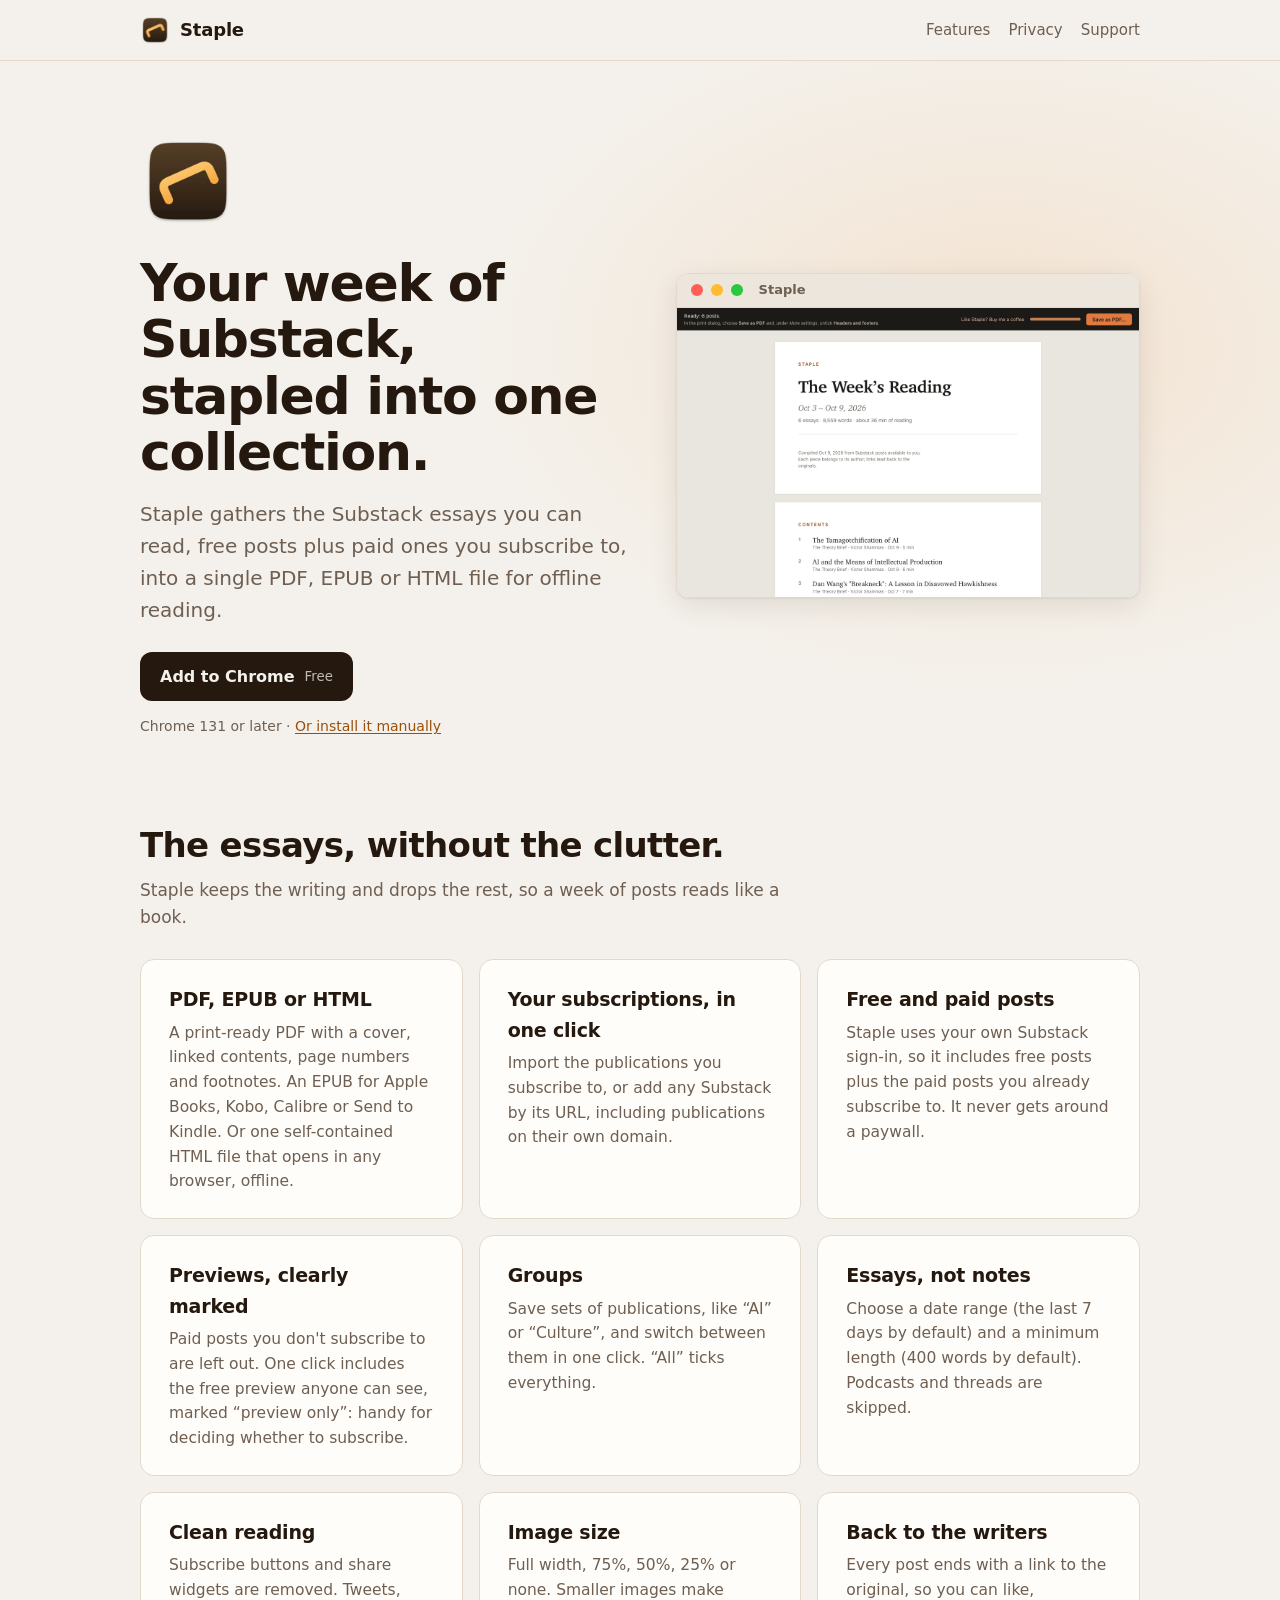
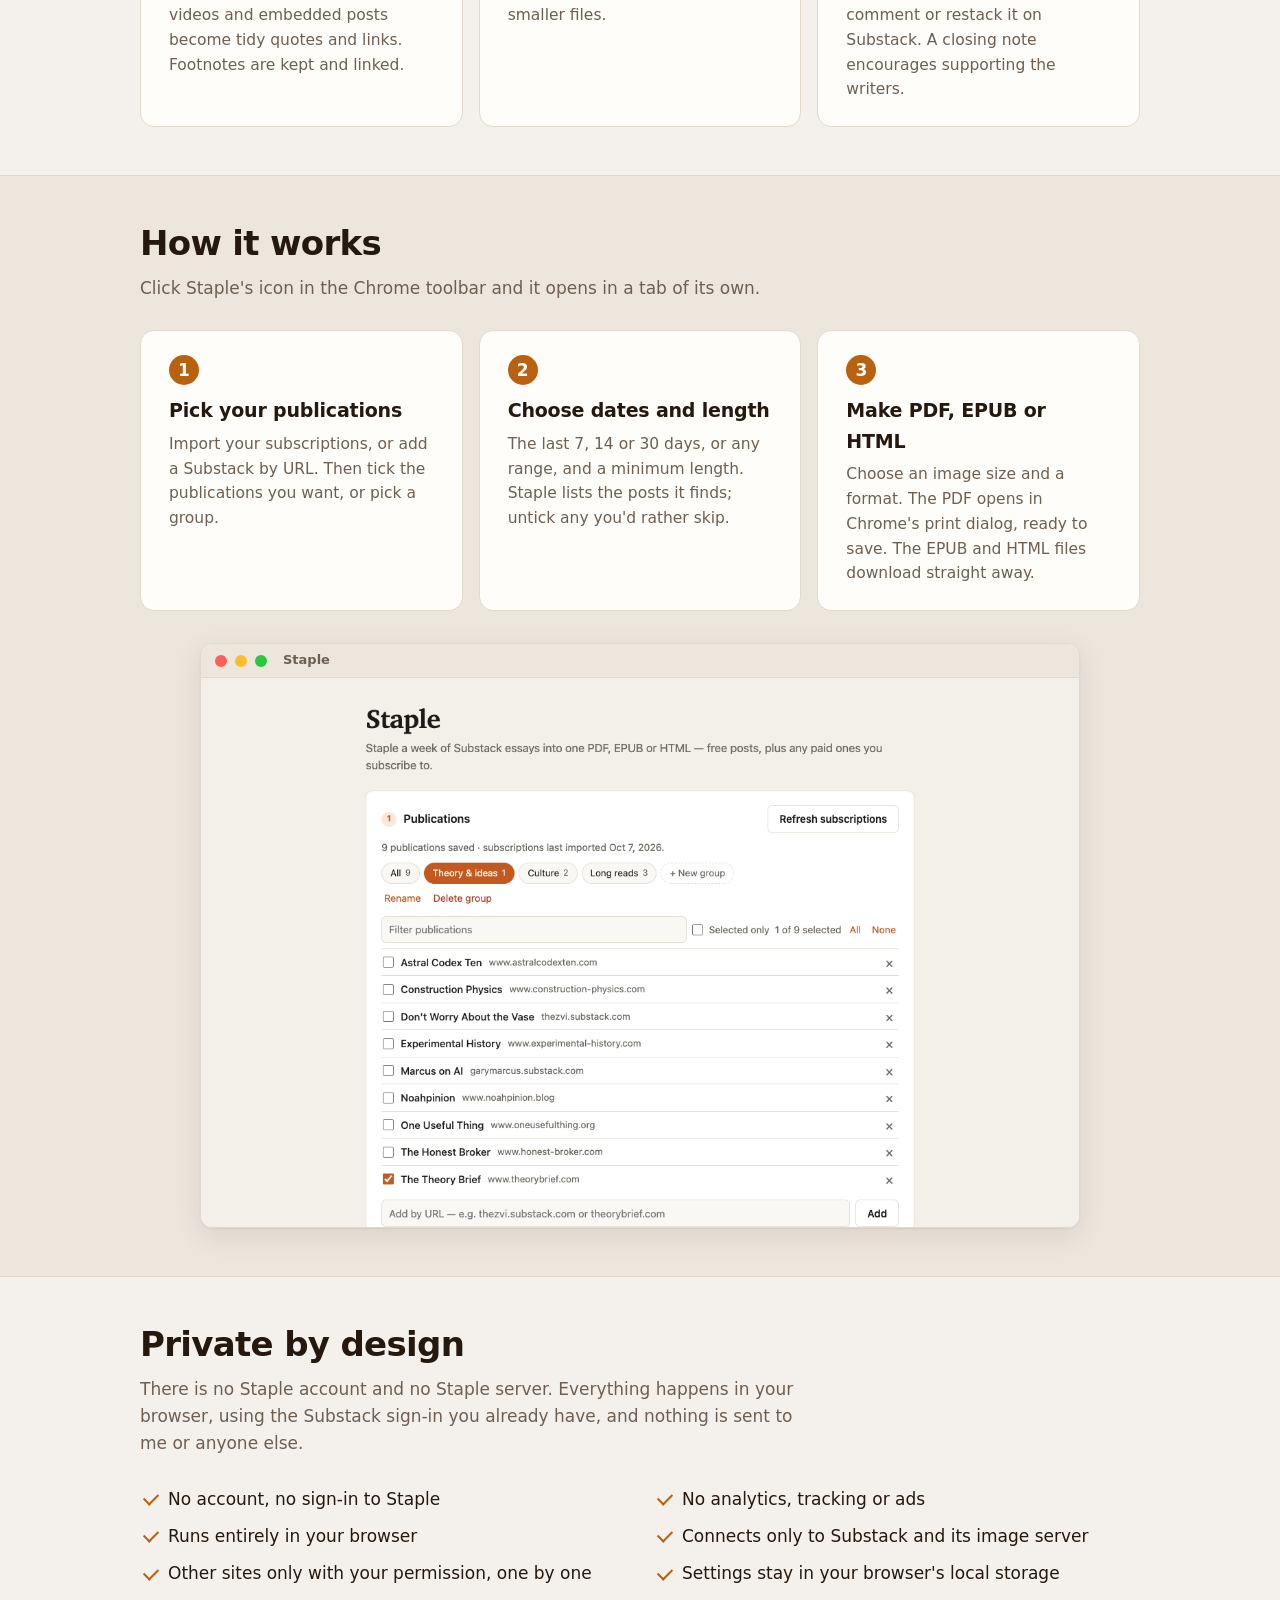
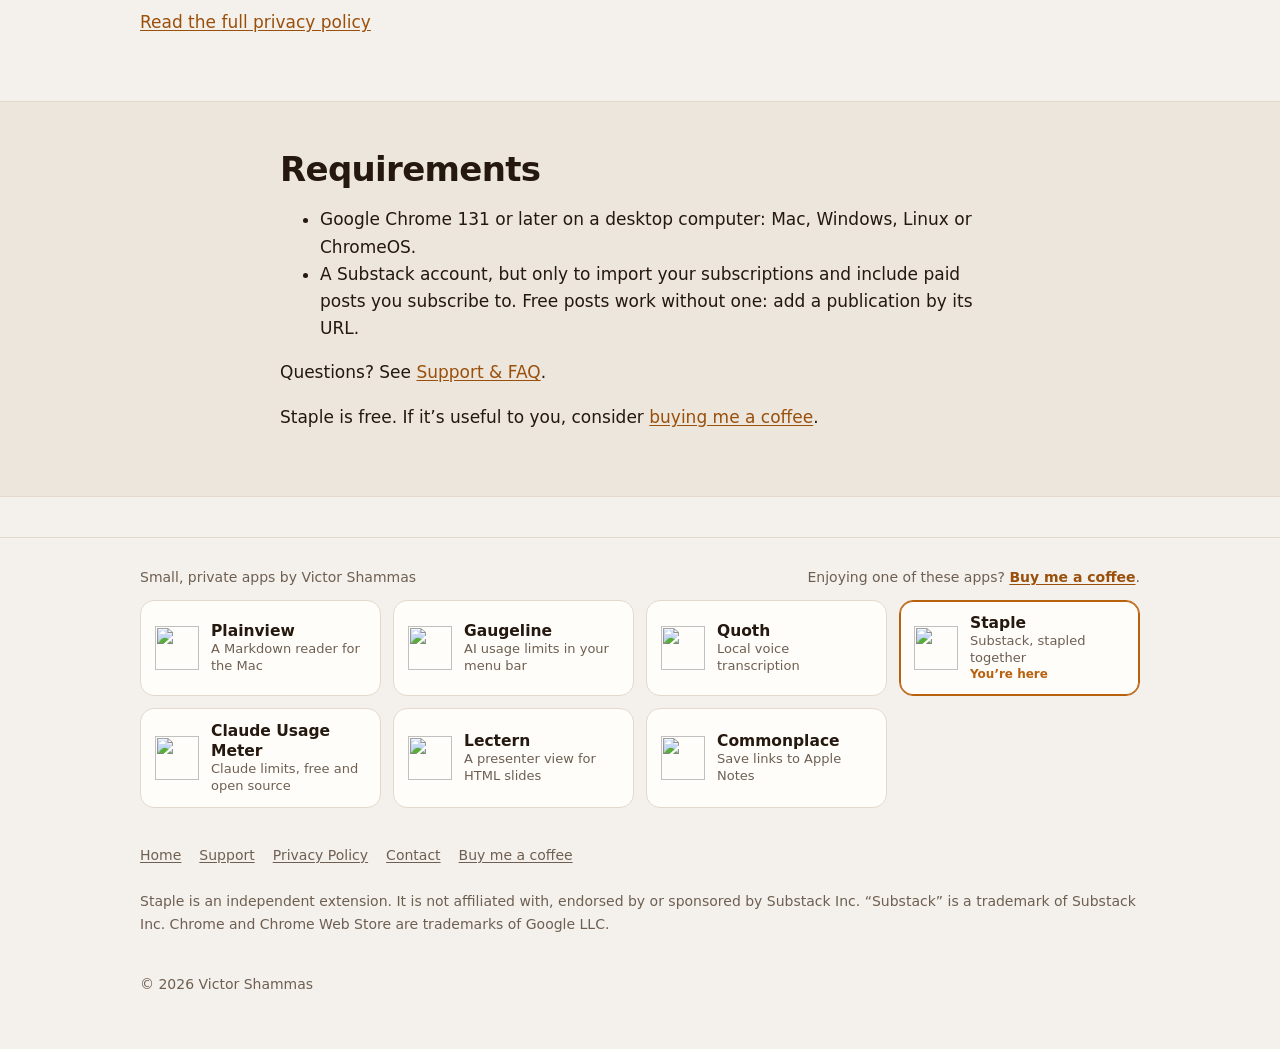
==== docs/index.html @ 4d4da761 "App bar: add Commonplace; four across, then three Adds a Commonplace tile (victorshammas.com/commonp" ====
<!doctype html>
<html lang="en">
<head>
<meta charset="utf-8">
<meta name="viewport" content="width=device-width, initial-scale=1">
<title>Staple: your week of Substack, stapled into one collection</title>
<meta name="description" content="Staple is a free Chrome extension that gathers the Substack essays you can read, free posts plus paid ones you subscribe to, into a single PDF, EPUB or HTML file for offline reading. No account, no server, no tracking.">
<meta name="color-scheme" content="light dark">
<meta property="og:title" content="Staple">
<meta property="og:description" content="Your week of Substack, stapled into one collection: a PDF, EPUB or HTML file for offline reading. Free, and private by design.">
<meta property="og:image" content="https://victorshammas.com/staple/icon.png">
<link rel="icon" type="image/png" href="favicon.png">
<link rel="apple-touch-icon" href="apple-touch-icon.png">
<link rel="stylesheet" href="style.css">
</head>
<body>
<header class="site-header">
  <div class="wrap">
    <a class="brand" href="./"><img src="icon.png" alt="" width="30" height="30">Staple</a>
    <nav class="nav" aria-label="Main">
      <a href="#features" class="hide-sm">Features</a>
      <a href="#privacy" class="hide-sm">Privacy</a>
      <a href="support.html">Support</a>
    </nav>
  </div>
</header>

<main>
  <section class="hero">
    <div class="wrap">
      <div>
        <img class="hero-icon" src="icon.png" alt="Staple extension icon" width="96" height="96">
        <h1>Your week of Substack, stapled into one collection.</h1>
        <p class="lede">Staple gathers the Substack essays you can read, free posts plus paid ones you subscribe to, into a single PDF, EPUB or HTML file for offline reading.</p>
        <div class="cta-row">
          <a class="btn" href="https://chromewebstore.google.com/detail/staple/hakeoeghnpkdejinkkbopcmonhigpmdf">Add to Chrome <small>Free</small></a>
          <span class="fineprint">Chrome 131 or later · <a href="support.html#manual-install">Or install it manually</a></span>
        </div>
      </div>

      <figure class="shot">
        <div class="win-bar" aria-hidden="true"><i></i><i></i><i></i>Staple</div>
        <img src="images/book.png" alt="A book made by Staple: the cover reads “The Week’s Reading, Oct 3 – Oct 9, 2026”, followed by a contents page listing three essays" width="1280" height="800">
      </figure>
    </div>
  </section>

  <section id="features">
    <div class="wrap">
      <h2>The essays, without the clutter.</h2>
      <p class="section-lede">Staple keeps the writing and drops the rest, so a week of posts reads like a book.</p>
      <div class="grid">
        <div class="card"><h3>PDF, EPUB or HTML</h3><p>A print-ready PDF with a cover, linked contents, page numbers and footnotes. An EPUB for Apple Books, Kobo, Calibre or Send to Kindle. Or one self-contained HTML file that opens in any browser, offline.</p></div>
        <div class="card"><h3>Your subscriptions, in one click</h3><p>Import the publications you subscribe to, or add any Substack by its URL, including publications on their own domain.</p></div>
        <div class="card"><h3>Free and paid posts</h3><p>Staple uses your own Substack sign-in, so it includes free posts plus the paid posts you already subscribe to. It never gets around a paywall.</p></div>
        <div class="card"><h3>Previews, clearly marked</h3><p>Paid posts you don't subscribe to are left out. One click includes the free preview anyone can see, marked “preview only”: handy for deciding whether to subscribe.</p></div>
        <div class="card"><h3>Groups</h3><p>Save sets of publications, like “AI” or “Culture”, and switch between them in one click. “All” ticks everything.</p></div>
        <div class="card"><h3>Essays, not notes</h3><p>Choose a date range (the last 7 days by default) and a minimum length (400 words by default). Podcasts and threads are skipped.</p></div>
        <div class="card"><h3>Clean reading</h3><p>Subscribe buttons and share widgets are removed. Tweets, videos and embedded posts become tidy quotes and links. Footnotes are kept and linked.</p></div>
        <div class="card"><h3>Image size</h3><p>Full width, 75%, 50%, 25% or none. Smaller images make smaller files.</p></div>
        <div class="card"><h3>Back to the writers</h3><p>Every post ends with a link to the original, so you can like, comment or restack it on Substack. A closing note encourages supporting the writers.</p></div>
      </div>
    </div>
  </section>

  <section class="band" id="how">
    <div class="wrap">
      <h2>How it works</h2>
      <p class="section-lede">Click Staple's icon in the Chrome toolbar and it opens in a tab of its own.</p>
      <div class="steps">
        <div class="card"><h3>Pick your publications</h3><p>Import your subscriptions, or add a Substack by URL. Then tick the publications you want, or pick a group.</p></div>
        <div class="card"><h3>Choose dates and length</h3><p>The last 7, 14 or 30 days, or any range, and a minimum length. Staple lists the posts it finds; untick any you'd rather skip.</p></div>
        <div class="card"><h3>Make PDF, EPUB or HTML</h3><p>Choose an image size and a format. The PDF opens in Chrome's print dialog, ready to save. The EPUB and HTML files download straight away.</p></div>
      </div>
      <figure class="shot shot-wide">
        <div class="win-bar" aria-hidden="true"><i></i><i></i><i></i>Staple</div>
        <img src="images/app.png" alt="Staple's Publications step: groups named All, AI &amp; economics, Culture and Long reads above a list of Substack publications with checkboxes, and a field to add one by URL" width="1280" height="800" loading="lazy">
      </figure>
    </div>
  </section>

  <section id="privacy">
    <div class="wrap">
      <h2>Private by design</h2>
      <p class="section-lede">There is no Staple account and no Staple server. Everything happens in your browser, using the Substack sign-in you already have, and nothing is sent to me or anyone else.</p>
      <ul class="checks">
        <li>No account, no sign-in to Staple</li>
        <li>No analytics, tracking or ads</li>
        <li>Runs entirely in your browser</li>
        <li>Connects only to Substack and its image server</li>
        <li>Other sites only with your permission, one by one</li>
        <li>Settings stay in your browser's local storage</li>
      </ul>
      <p style="margin-top:22px"><a href="privacy.html">Read the full privacy policy</a></p>
    </div>
  </section>

  <section class="band">
    <div class="wrap narrow">
      <h2>Requirements</h2>
      <ul>
        <li>Google Chrome 131 or later on a desktop computer: Mac, Windows, Linux or ChromeOS.</li>
        <li>A Substack account, but only to import your subscriptions and include paid posts you subscribe to. Free posts work without one: add a publication by its URL.</li>
      </ul>
      <p>Questions? See <a href="support.html">Support &amp; FAQ</a>.</p>
      <p>Staple is free. If it’s useful to you, consider <a href="https://buymeacoffee.com/victorshammas">buying me a coffee</a>.</p>
    </div>
  </section>
</main>

<section class="app-bar" aria-label="Apps by Victor Shammas">
  <div class="wrap">
    <div class="app-bar-head">
      <p class="app-bar-title"><a href="https://victorshammas.com/apps/">Small, private apps by Victor Shammas</a></p>
      <p class="app-bar-coffee">Enjoying one of these apps? <a href="https://buymeacoffee.com/victorshammas">Buy me a coffee</a>.</p>
    </div>
    <div class="app-tiles">
      <a class="app-tile" href="https://victorshammas.com/plainview/"><img src="https://victorshammas.com/plainview/icon.png" alt="" width="44" height="44"><span><strong>Plainview</strong><small>A Markdown reader for the Mac</small></span></a>
      <a class="app-tile" href="https://victorshammas.com/gaugeline/"><img src="https://victorshammas.com/gaugeline/icon.png" alt="" width="44" height="44"><span><strong>Gaugeline</strong><small>AI usage limits in your menu bar</small></span></a>
      <a class="app-tile" href="https://victorshammas.com/quoth/"><img src="https://victorshammas.com/quoth/icon.png" alt="" width="44" height="44"><span><strong>Quoth</strong><small>Local voice transcription</small></span></a>
      <a class="app-tile current" aria-current="page" href="https://victorshammas.com/staple/"><img src="https://victorshammas.com/staple/icon.png" alt="" width="44" height="44"><span><strong>Staple</strong><small>Substack, stapled together</small><em>You’re here</em></span></a>
      <a class="app-tile" href="https://victorshammas.com/claude-usage-meter/"><img src="https://victorshammas.com/claude-usage-meter/icon.png" alt="" width="44" height="44"><span><strong>Claude Usage Meter</strong><small>Claude limits, free and open source</small></span></a>
      <a class="app-tile" href="https://victorshammas.com/lectern/"><img src="https://victorshammas.com/lectern/icon.png" alt="" width="44" height="44"><span><strong>Lectern</strong><small>A presenter view for HTML slides</small></span></a>
      <a class="app-tile" href="https://victorshammas.com/commonplace/"><img src="https://victorshammas.com/commonplace/icon.png" alt="" width="44" height="44"><span><strong>Commonplace</strong><small>Save links to Apple Notes</small></span></a>
    </div>
  </div>
</section>

<footer>
  <div class="wrap">
    <nav aria-label="Footer"><a href="./">Home</a><a href="support.html">Support</a><a href="privacy.html">Privacy Policy</a><a href="mailto:contact+staple@victorshammas.com">Contact</a><a href="https://buymeacoffee.com/victorshammas">Buy me a coffee</a></nav>
    <p>Staple is an independent extension. It is not affiliated with, endorsed by or sponsored by Substack Inc. “Substack” is a trademark of Substack Inc. Chrome and Chrome Web Store are trademarks of Google LLC.</p>
    <p>© 2026 Victor Shammas</p>
  </div>
</footer>
</body>
</html>
---- docs/style.css ----
/* Staple site: one stylesheet, no external fonts, scripts or trackers.
   Shared with Plainview, Gaugeline and Quoth (victorshammas.com); only the hero figure and the four-tile app bar differ. */
:root {
  /* Brand palette, matching the extension icon: espresso (#553E27 → #261B10), amber (#FFD27E → #F39C2F). Same as Gaugeline's. */
  --bg: #f4f1ec;
  --surface: #fffdf9;
  --surface-2: #ece6dd;
  --text: #24180f;
  --muted: #6e5f52;
  --line: #e2d9cc;
  --accent: #b8610f;
  --accent-ink: #ffffff;
  --link: #9a4f0b;
  --glow: rgba(238, 138, 37, .14);
  --ok: #3fa66b;
  --warn: #e8a33a;
  --bad: #e0563a;
  --track: #e7dfd3;
  --code-bg: #ede6dc;
  --shadow: 0 1px 2px rgba(36, 24, 15, .06), 0 8px 28px rgba(36, 24, 15, .09);
  --radius: 14px;
  color-scheme: light dark;
}
@media (prefers-color-scheme: dark) {
  :root {
    --bg: #1c140e;
    --surface: #2a1f16;
    --surface-2: #241a12;
    --text: #f6ebdd;
    --muted: #bca892;
    --line: #46321f;
    --accent: #ffb457;
    --accent-ink: #1c140e;
    --link: #ffc56a;
    --glow: rgba(255, 197, 106, .12);
    --track: #46321f;
    --code-bg: #33261b;
    --shadow: 0 1px 2px rgba(0, 0, 0, .35), 0 10px 30px rgba(0, 0, 0, .4);
  }
}

* { box-sizing: border-box; }
html { -webkit-text-size-adjust: 100%; }
body {
  margin: 0;
  background: var(--bg);
  color: var(--text);
  font: 17px/1.6 -apple-system, BlinkMacSystemFont, "SF Pro Text", "Segoe UI", system-ui, sans-serif;
  -webkit-font-smoothing: antialiased;
}
a { color: var(--link); text-underline-offset: 2px; }
a:hover { text-decoration-thickness: 2px; }
img { max-width: 100%; height: auto; }
code, kbd {
  font: .9em/1.4 ui-monospace, "SF Mono", Menlo, monospace;
  background: var(--code-bg);
  border-radius: 6px;
  padding: .12em .4em;
  overflow-wrap: anywhere;
}
pre {
  background: var(--code-bg);
  border-radius: 10px;
  padding: 14px 16px;
  overflow-x: auto;
  font: 14px/1.5 ui-monospace, "SF Mono", Menlo, monospace;
}
pre code { background: none; padding: 0; }

.wrap { max-width: 1040px; margin: 0 auto; padding: 0 20px; }
.narrow { max-width: 760px; }

/* Header */
.site-header { border-bottom: 1px solid var(--line); background: color-mix(in srgb, var(--bg) 88%, transparent); position: sticky; top: 0; backdrop-filter: saturate(160%) blur(12px); -webkit-backdrop-filter: saturate(160%) blur(12px); z-index: 10; }
.site-header .wrap { display: flex; align-items: center; justify-content: space-between; gap: 16px; height: 60px; }
.brand { display: flex; align-items: center; gap: 10px; font-weight: 700; font-size: 18px; color: var(--text); text-decoration: none; letter-spacing: -.01em; }
.brand img { width: 30px; height: 30px; }
.nav { display: flex; gap: 18px; font-size: 15px; }
.nav a { color: var(--muted); text-decoration: none; }
.nav a:hover, .nav a[aria-current="page"] { color: var(--text); }

/* Hero */
.hero { padding: 72px 0 40px; background: radial-gradient(60% 70% at 78% 40%, var(--glow), transparent 70%); }
.hero .wrap { display: grid; grid-template-columns: 1.05fr 1fr; gap: 48px; align-items: center; }
.hero-icon { width: 96px; height: 96px; margin-bottom: 18px; }
h1 { font-size: clamp(34px, 5vw, 52px); line-height: 1.08; letter-spacing: -.025em; margin: 0 0 18px; }
.lede { font-size: 20px; color: var(--muted); margin: 0 0 26px; max-width: 34em; }
.cta-row { display: flex; flex-wrap: wrap; align-items: center; gap: 14px 18px; }
.btn {
  display: inline-flex; align-items: center; gap: 10px;
  background: var(--text); color: var(--bg);
  padding: 12px 20px; border-radius: 12px;
  font-weight: 600; text-decoration: none; font-size: 16px;
}
.btn:hover { opacity: .9; }
.btn small { font-weight: 500; opacity: .75; }
.fineprint { color: var(--muted); font-size: 14px; }

/* Screenshot frame: a real 1280×800 screenshot in a plain window. */
.shot { margin: 0; background: var(--surface); border: 1px solid var(--line); border-radius: 12px; box-shadow: var(--shadow); overflow: hidden; }
.win-bar { display: flex; align-items: center; gap: 8px; height: 34px; padding: 0 14px; border-bottom: 1px solid var(--line); background: var(--surface-2); font-size: 13px; font-weight: 600; color: var(--muted); }
.win-bar i { width: 12px; height: 12px; border-radius: 50%; background: #ff5f57; }
.win-bar i:nth-child(2) { background: #febc2e; } .win-bar i:nth-child(3) { background: #28c840; margin-right: 8px; }
.shot img { display: block; width: 100%; height: auto; }
.shot-wide { max-width: 880px; margin: 32px auto 0; }

/* Sections */
section { padding: 48px 0; }
h2 { font-size: clamp(26px, 3.4vw, 34px); letter-spacing: -.02em; line-height: 1.15; margin: 0 0 12px; }
h3 { font-size: 19px; margin: 0 0 6px; letter-spacing: -.01em; }
.section-lede { color: var(--muted); margin: 0 0 28px; max-width: 40em; }
.grid { display: grid; grid-template-columns: repeat(3, 1fr); gap: 16px; }
.card { background: var(--surface); border: 1px solid var(--line); border-radius: var(--radius); padding: 24px 28px; }
.card p { margin: 0; color: var(--muted); font-size: 15.5px; }
.steps { counter-reset: s; display: grid; grid-template-columns: repeat(3, 1fr); gap: 16px; }
.steps .card::before { counter-increment: s; content: counter(s); display: inline-grid; place-items: center; width: 30px; height: 30px; border-radius: 50%; background: var(--accent); color: var(--accent-ink); font-weight: 700; margin-bottom: 10px; }
.band { background: var(--surface-2); border-block: 1px solid var(--line); }
.checks { list-style: none; padding: 0; margin: 0; display: grid; grid-template-columns: 1fr 1fr; gap: 10px 28px; }
.checks li { padding-left: 28px; position: relative; }
.checks li::before { content: ""; position: absolute; left: 4px; top: .45em; width: 12px; height: 7px; border-left: 2.5px solid var(--accent); border-bottom: 2.5px solid var(--accent); transform: rotate(-45deg); }

/* Docs pages */
.doc { padding: 48px 0 24px; }
.doc h1 { font-size: clamp(30px, 4.4vw, 42px); }
.doc h2 { font-size: 24px; margin-top: 40px; }
.doc h3 { margin-top: 26px; }
.doc p, .doc li { color: var(--text); }
.doc .meta-line { color: var(--muted); margin-top: -6px; }
.tldr { background: var(--surface); border: 1px solid var(--line); border-left: 4px solid var(--accent); border-radius: 10px; padding: 18px 28px; margin: 24px 0; }
.tldr ul { margin: 8px 0 0; padding-left: 20px; }
table { width: 100%; border-collapse: collapse; margin: 16px 0; font-size: 15.5px; display: block; overflow-x: auto; }
th, td { text-align: left; vertical-align: top; padding: 10px 12px; border-bottom: 1px solid var(--line); }
th { color: var(--muted); font-weight: 600; font-size: 14px; }
details { background: var(--surface); border: 1px solid var(--line); border-radius: 12px; padding: 6px 28px; margin: 12px 0; }
details[open] { padding-bottom: 18px; }
summary { cursor: pointer; font-weight: 600; padding: 14px 0; list-style-position: inside; }
summary::-webkit-details-marker { margin-right: 6px; }
details > :not(summary) { margin-left: 0; margin-right: 0; }
summary::marker { color: var(--muted); }
.toc { display: flex; flex-wrap: wrap; gap: 8px; margin: 18px 0 8px; padding: 0; list-style: none; }
.toc a { display: inline-block; padding: 6px 12px; border: 1px solid var(--line); border-radius: 999px; text-decoration: none; color: var(--text); font-size: 14.5px; background: var(--surface); }

/* Footer */
footer { border-top: 1px solid var(--line); margin-top: 40px; padding: 28px 0 40px; color: var(--muted); font-size: 14px; }
footer .wrap { display: grid; gap: 10px; }
footer nav { display: flex; flex-wrap: wrap; gap: 18px; }
footer a { color: var(--muted); }

@media (max-width: 820px) {
  details, .card, .tldr { padding-left: 20px; padding-right: 20px; }
  .hero { padding-top: 40px; }
  .hero .wrap, .grid, .steps { grid-template-columns: 1fr; }
  .hero .wrap { gap: 32px; }
  .checks { grid-template-columns: 1fr; }
  .nav { gap: 14px; }
}
@media (max-width: 600px) {
  .stack thead { display: none; }
  .stack, .stack tbody, .stack tr, .stack td { display: block; width: 100%; }
  .stack tr { border-bottom: 1px solid var(--line); padding: 8px 0; }
  .stack td { border: 0; padding: 4px 0; }
  .stack td:first-child { font-weight: 600; }
  .stack td:not(:first-child)::before { content: attr(data-label) ": "; color: var(--muted); font-weight: 600; }
}
@media (max-width: 420px) {
  .nav a.hide-sm { display: none; }
  body { font-size: 16px; }
  .lede { font-size: 18px; }
}

/* App bar: the family of apps, shared by every site (Plainview, Gaugeline, Quoth, Staple, Claude Usage Meter, Lectern, Commonplace). */
.app-bar { border-top: 1px solid var(--line); margin-top: 40px; padding: 28px 0 8px; }
.app-bar + footer { margin-top: 0; border-top: 0; }
.app-bar-title { color: var(--muted); font-size: 14px; margin: 0 0 12px; }
.app-bar-head { display: flex; flex-wrap: wrap; justify-content: space-between; align-items: baseline; gap: 4px 18px; margin: 0 0 12px; }
.app-bar-head p { margin: 0; color: var(--muted); font-size: 14px; }
.app-bar-title a { color: inherit; text-decoration: none; }
.app-bar-title a:hover { color: var(--text); text-decoration: underline; }
.app-bar-coffee a { color: var(--link); font-weight: 600; }
.app-tiles { display: grid; grid-template-columns: repeat(4, 1fr); gap: 12px; }
.app-tile { display: flex; align-items: center; gap: 12px; padding: 12px 14px; border: 1px solid var(--line); border-radius: var(--radius); background: var(--surface); color: var(--text); text-decoration: none; }
.app-tile:hover { border-color: var(--accent); }
.app-tile img { width: 44px; height: 44px; flex: none; }
.app-tile span { display: grid; line-height: 1.3; }
.app-tile strong { font-size: 15.5px; }
.app-tile small { color: var(--muted); font-size: 13px; }
.app-tile em { color: var(--accent); font-size: 12px; font-style: normal; font-weight: 600; }
.app-tile.current { box-shadow: inset 0 0 0 1px var(--accent); border-color: var(--accent); }
/* Seven apps: four across, then three; icon beside the text. */
@media (max-width: 1000px) { .app-tiles { grid-template-columns: repeat(3, 1fr); } }
@media (max-width: 760px) { .app-tiles { grid-template-columns: 1fr 1fr; } }
@media (max-width: 560px) { .app-tiles { grid-template-columns: 1fr; } }
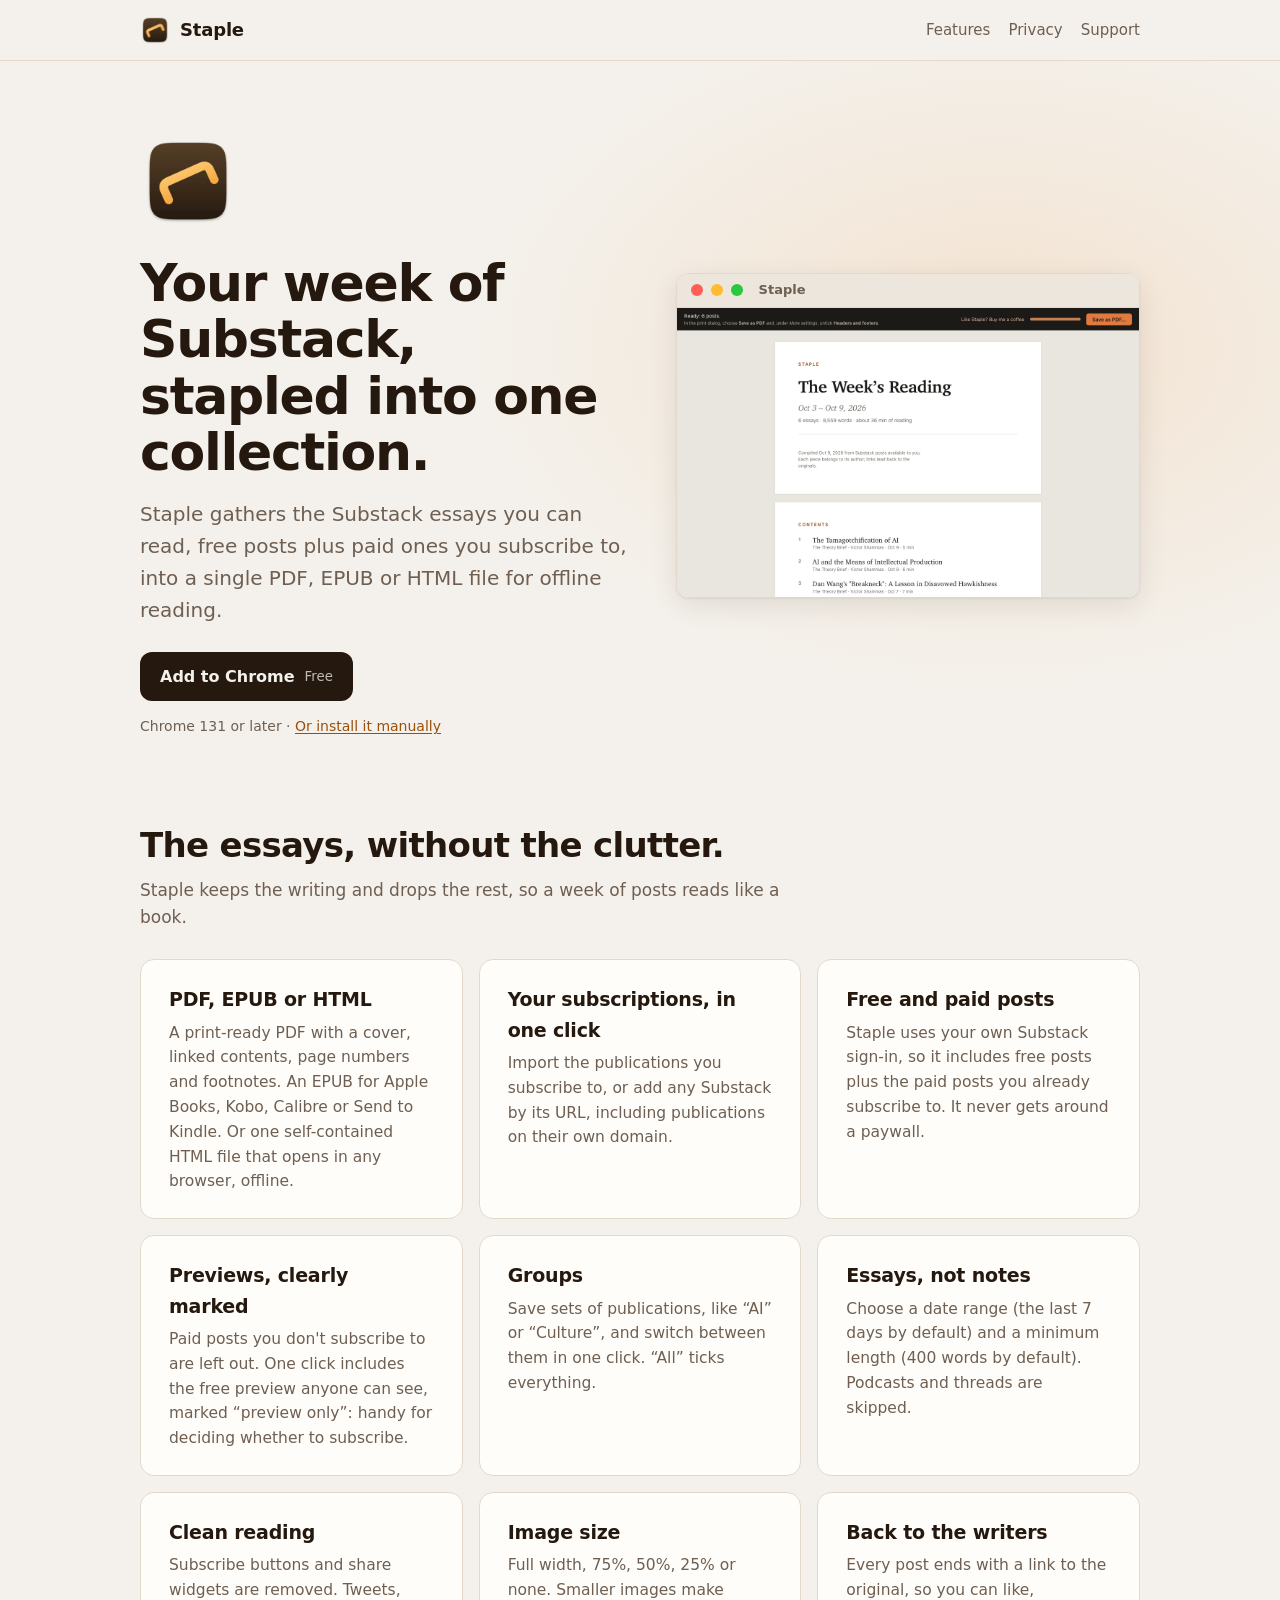
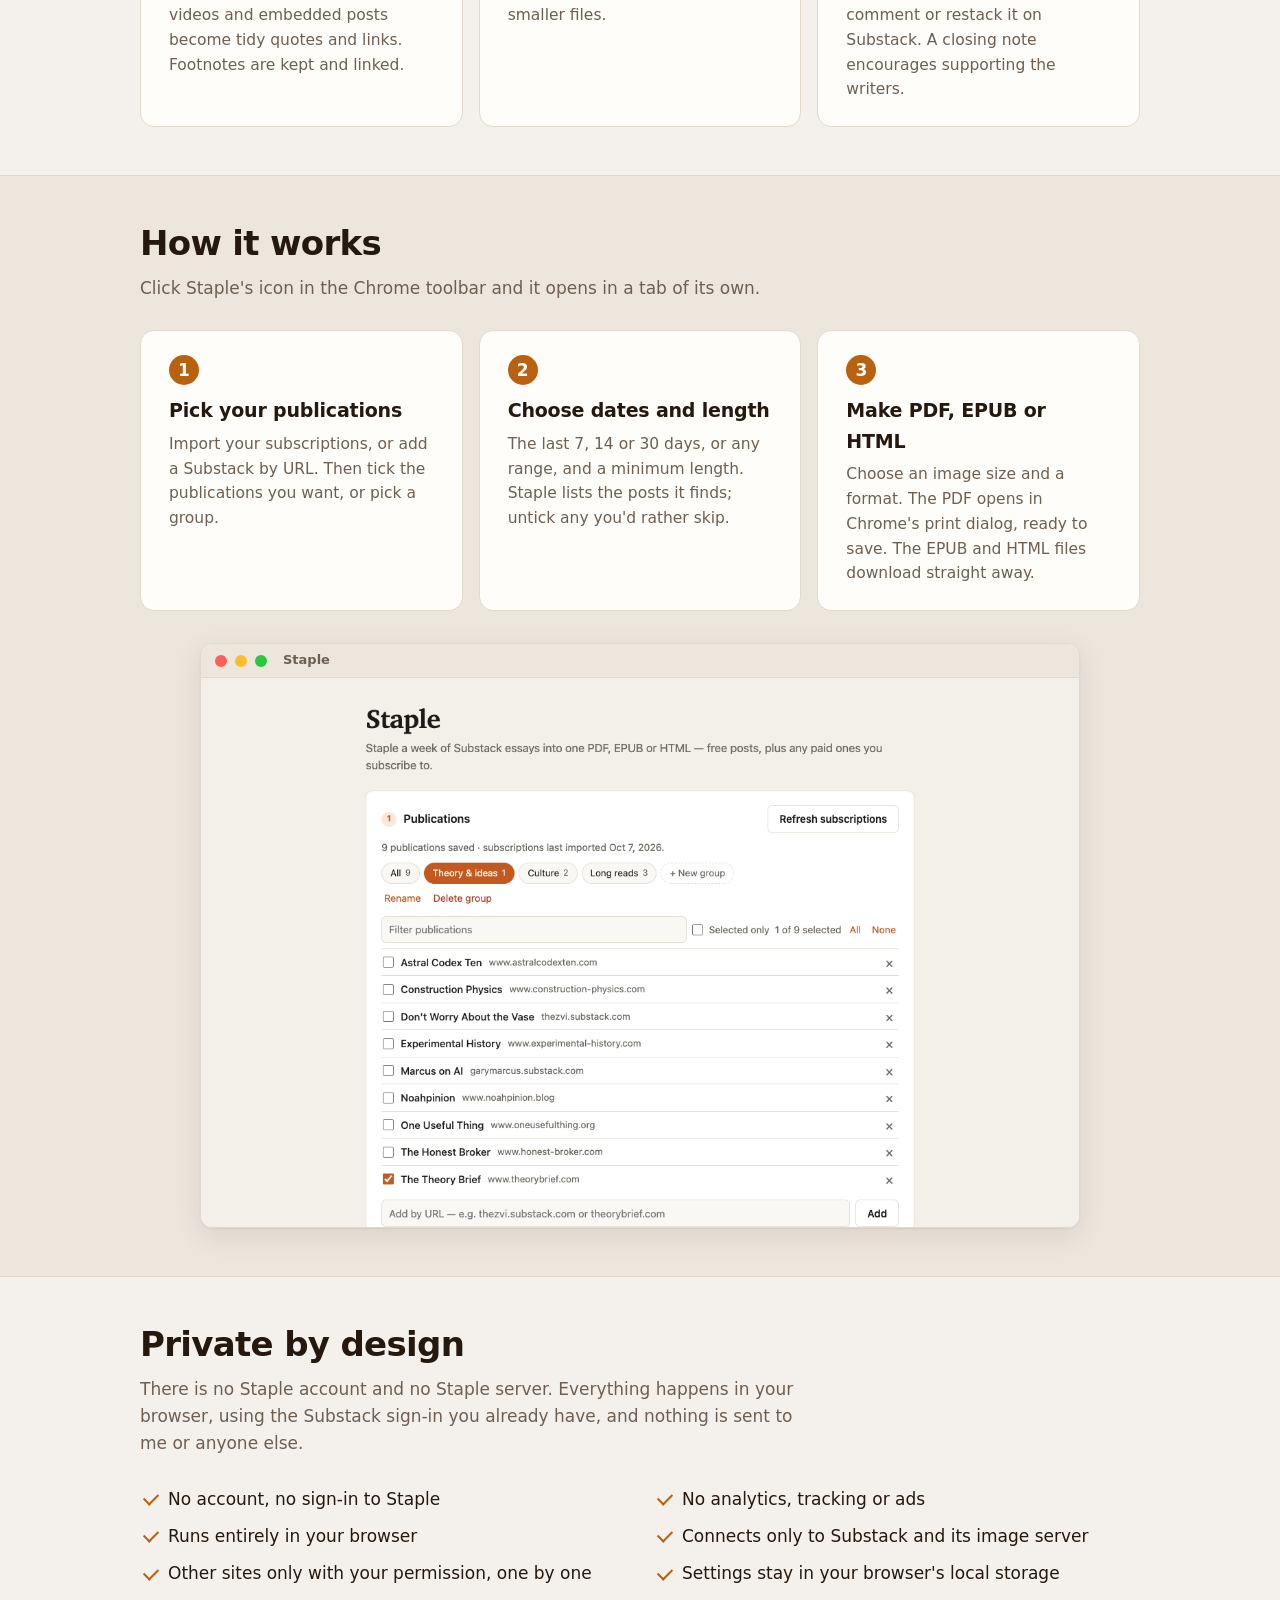
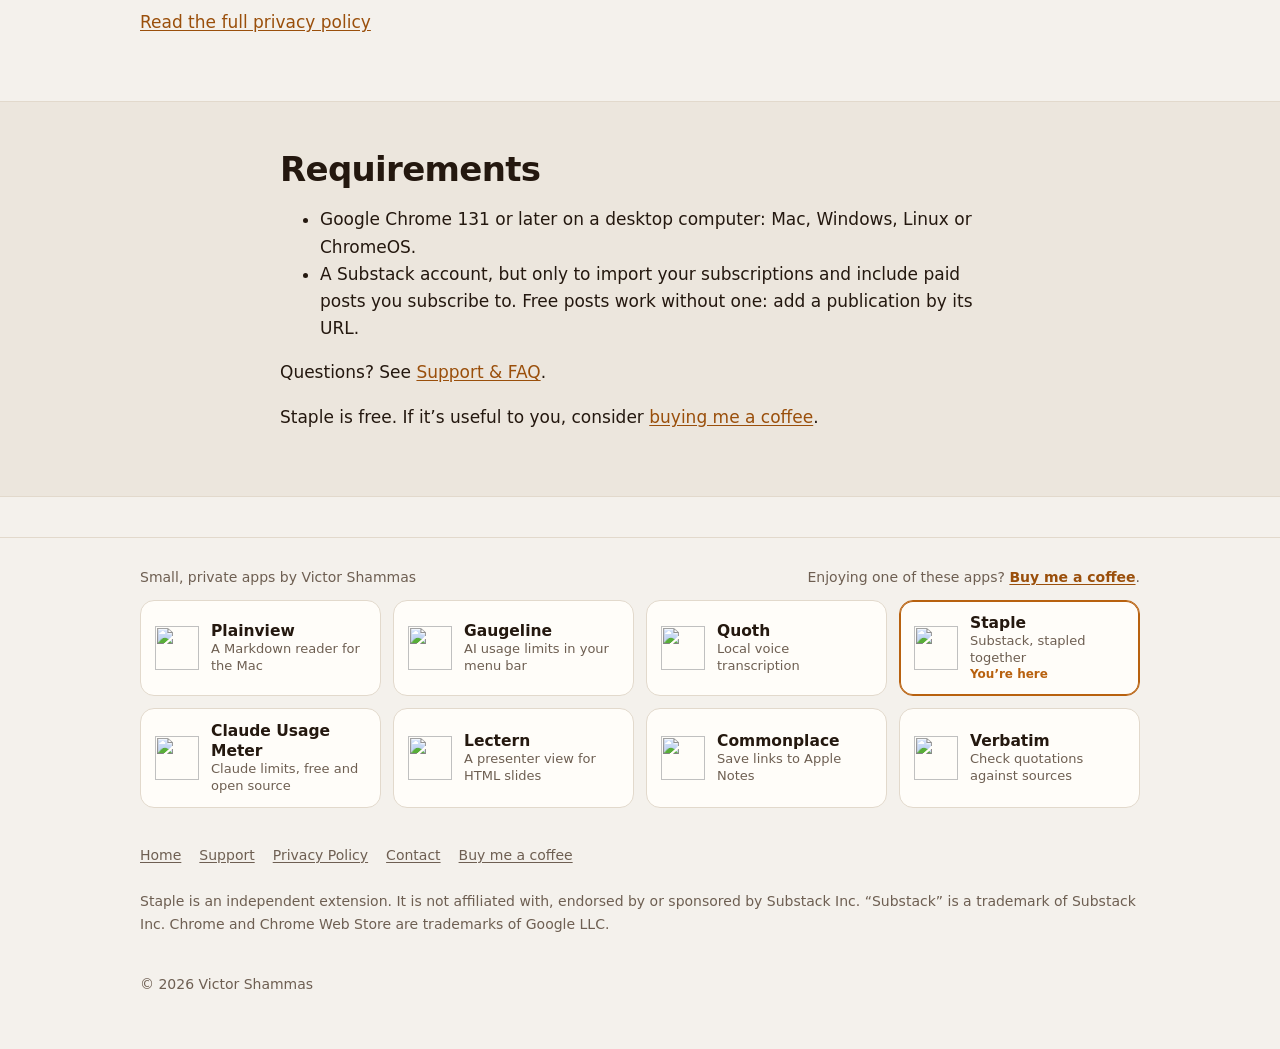
==== commit f70c8b6f: "App bar: add Verbatim Co-Authored-By: Claude Opus 5.5 <noreply@anthropic.com> Claude-Session: https:" ====
--- a/docs/index.html
+++ b/docs/index.html
@@ -122,6 +122,7 @@
       <a class="app-tile" href="https://victorshammas.com/claude-usage-meter/"><img src="https://victorshammas.com/claude-usage-meter/icon.png" alt="" width="44" height="44"><span><strong>Claude Usage Meter</strong><small>Claude limits, free and open source</small></span></a>
       <a class="app-tile" href="https://victorshammas.com/lectern/"><img src="https://victorshammas.com/lectern/icon.png" alt="" width="44" height="44"><span><strong>Lectern</strong><small>A presenter view for HTML slides</small></span></a>
       <a class="app-tile" href="https://victorshammas.com/commonplace/"><img src="https://victorshammas.com/commonplace/icon.png" alt="" width="44" height="44"><span><strong>Commonplace</strong><small>Save links to Apple Notes</small></span></a>
+      <a class="app-tile" href="https://victorshammas.com/verbatim/"><img src="https://victorshammas.com/verbatim/icon.png" alt="" width="44" height="44"><span><strong>Verbatim</strong><small>Check quotations against sources</small></span></a>
     </div>
   </div>
 </section>
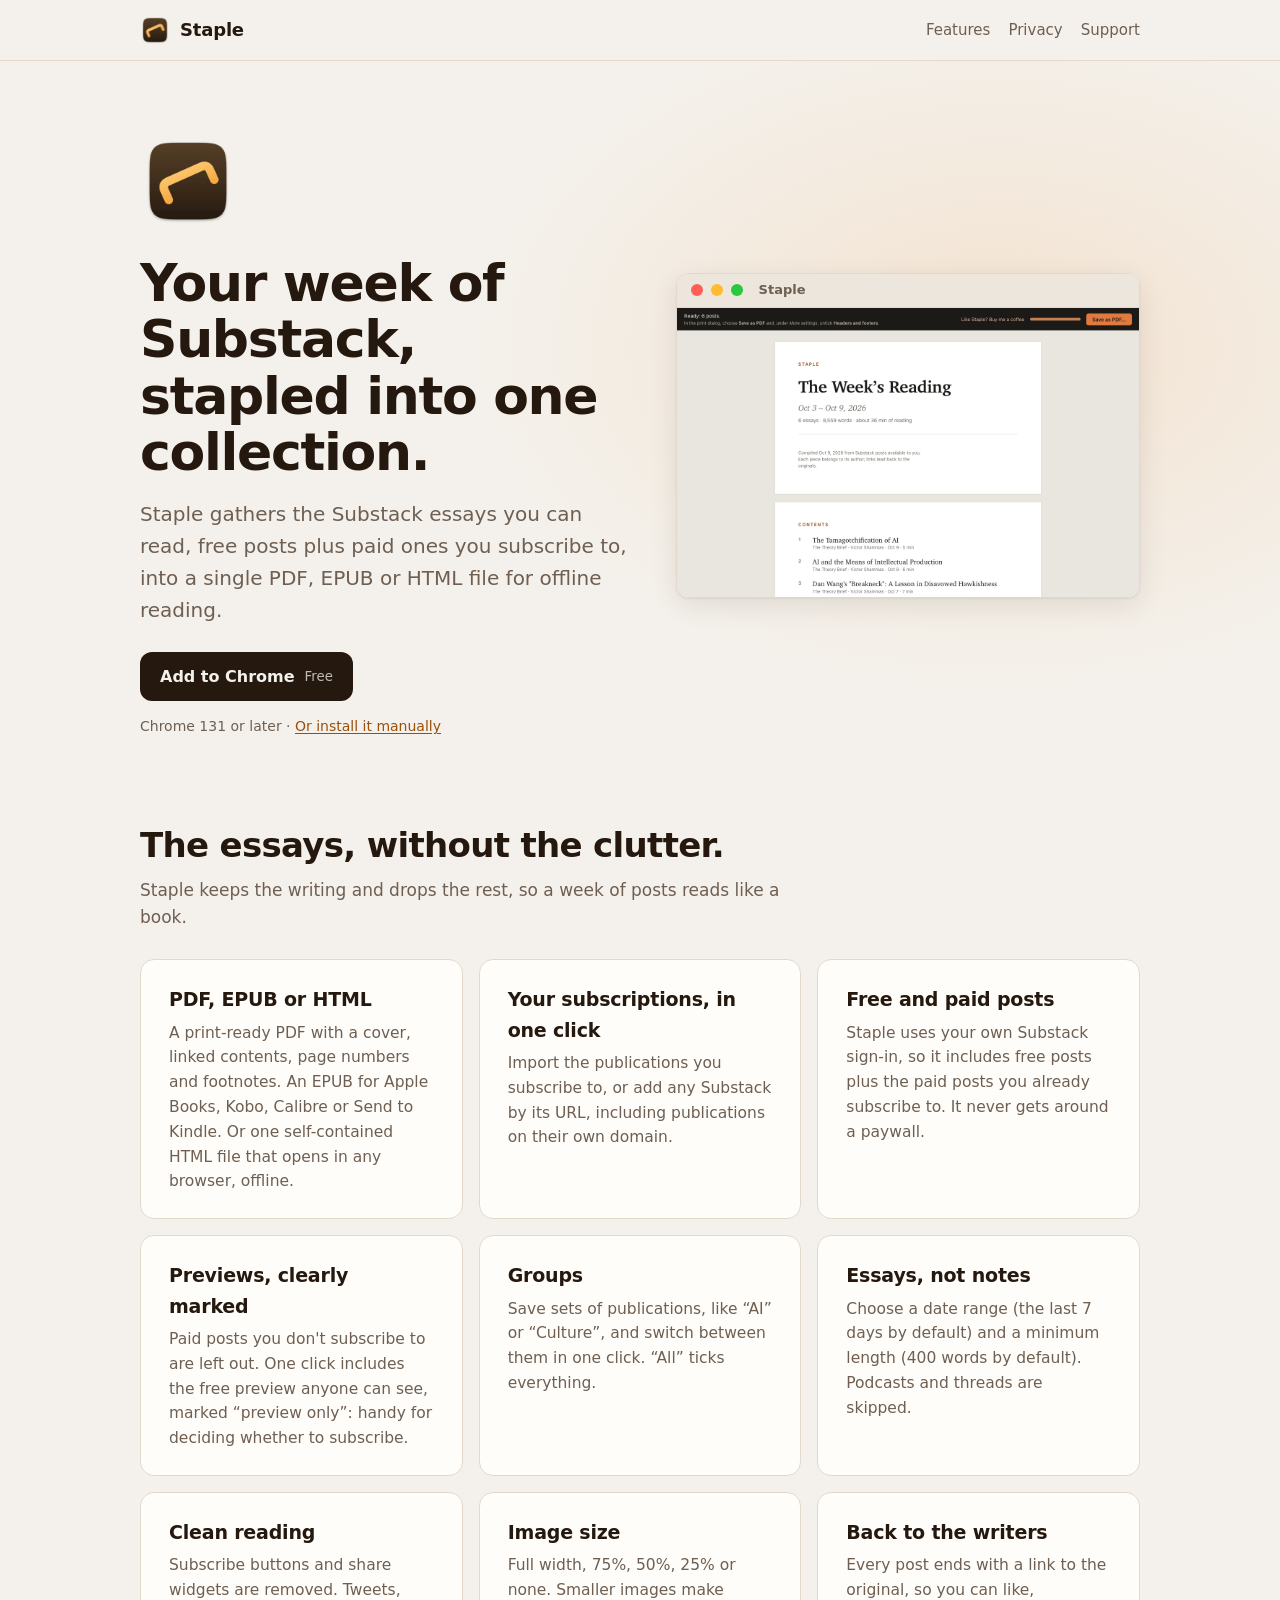
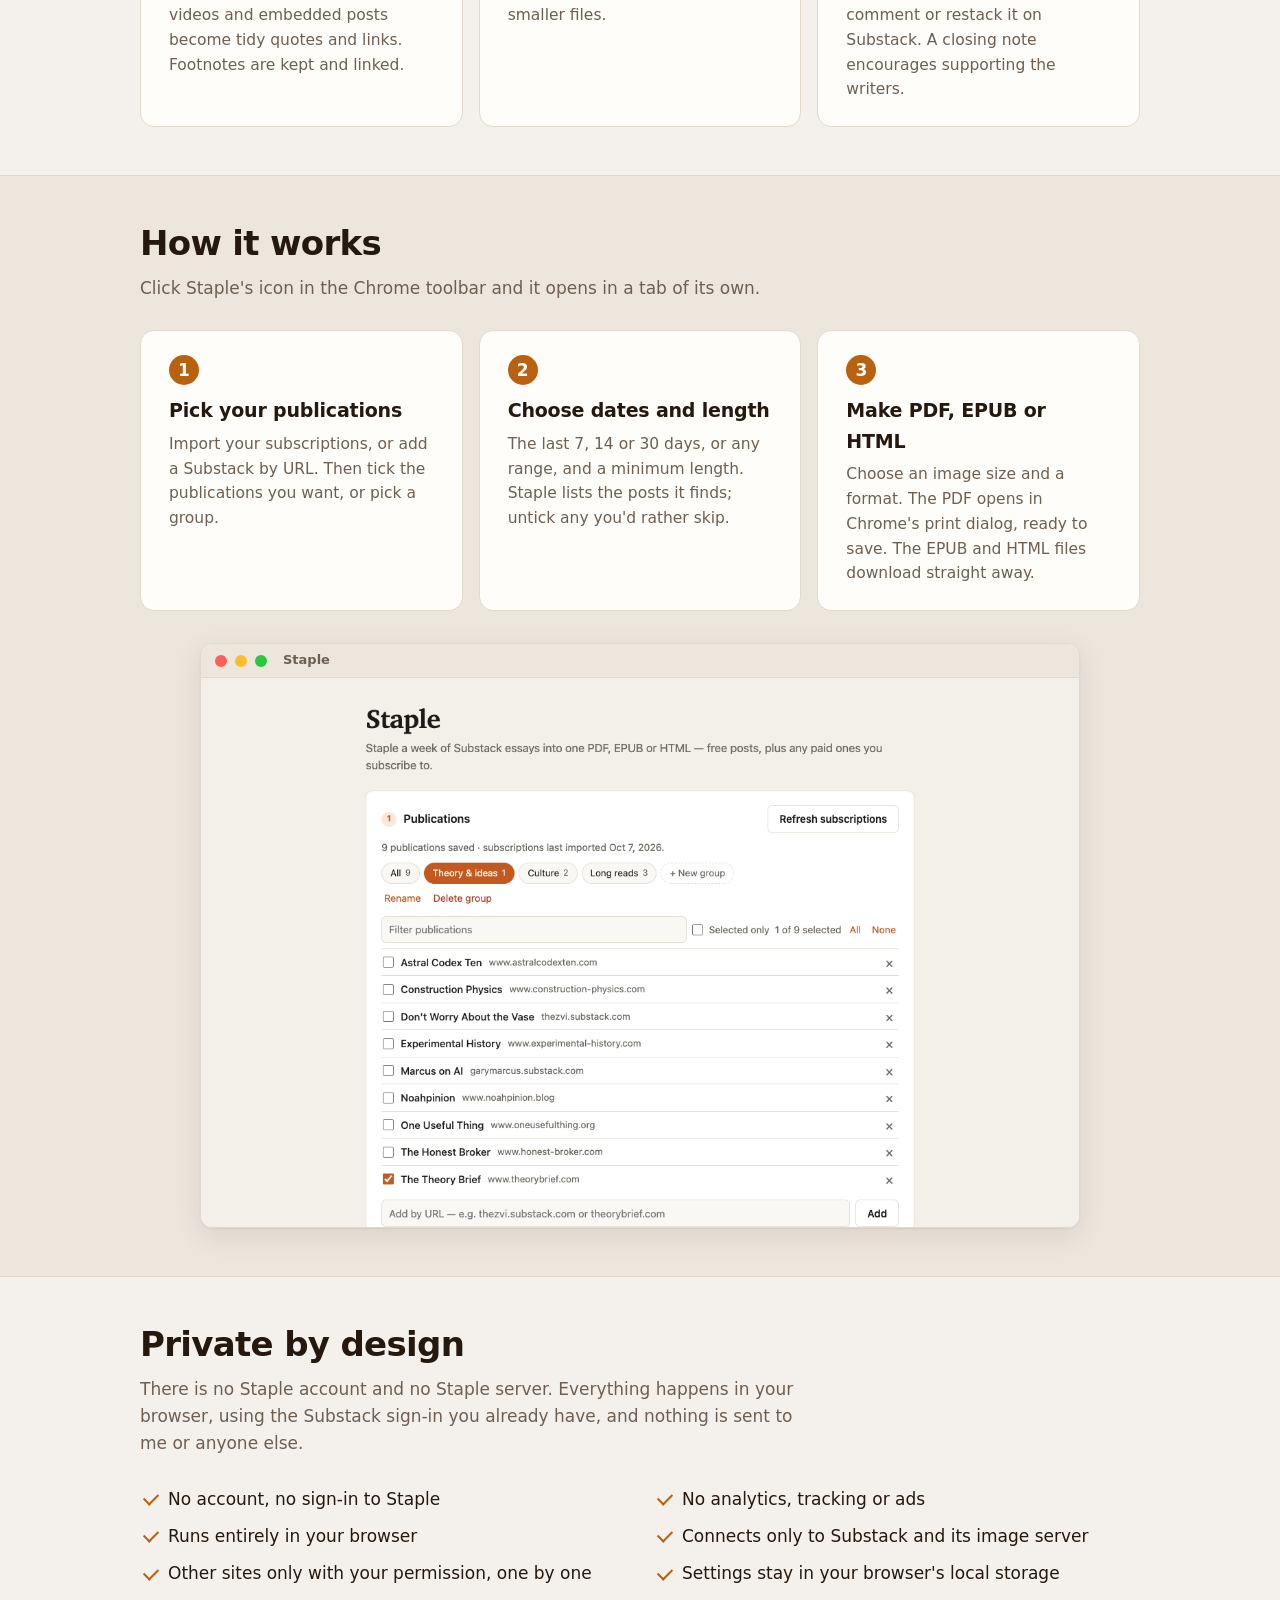
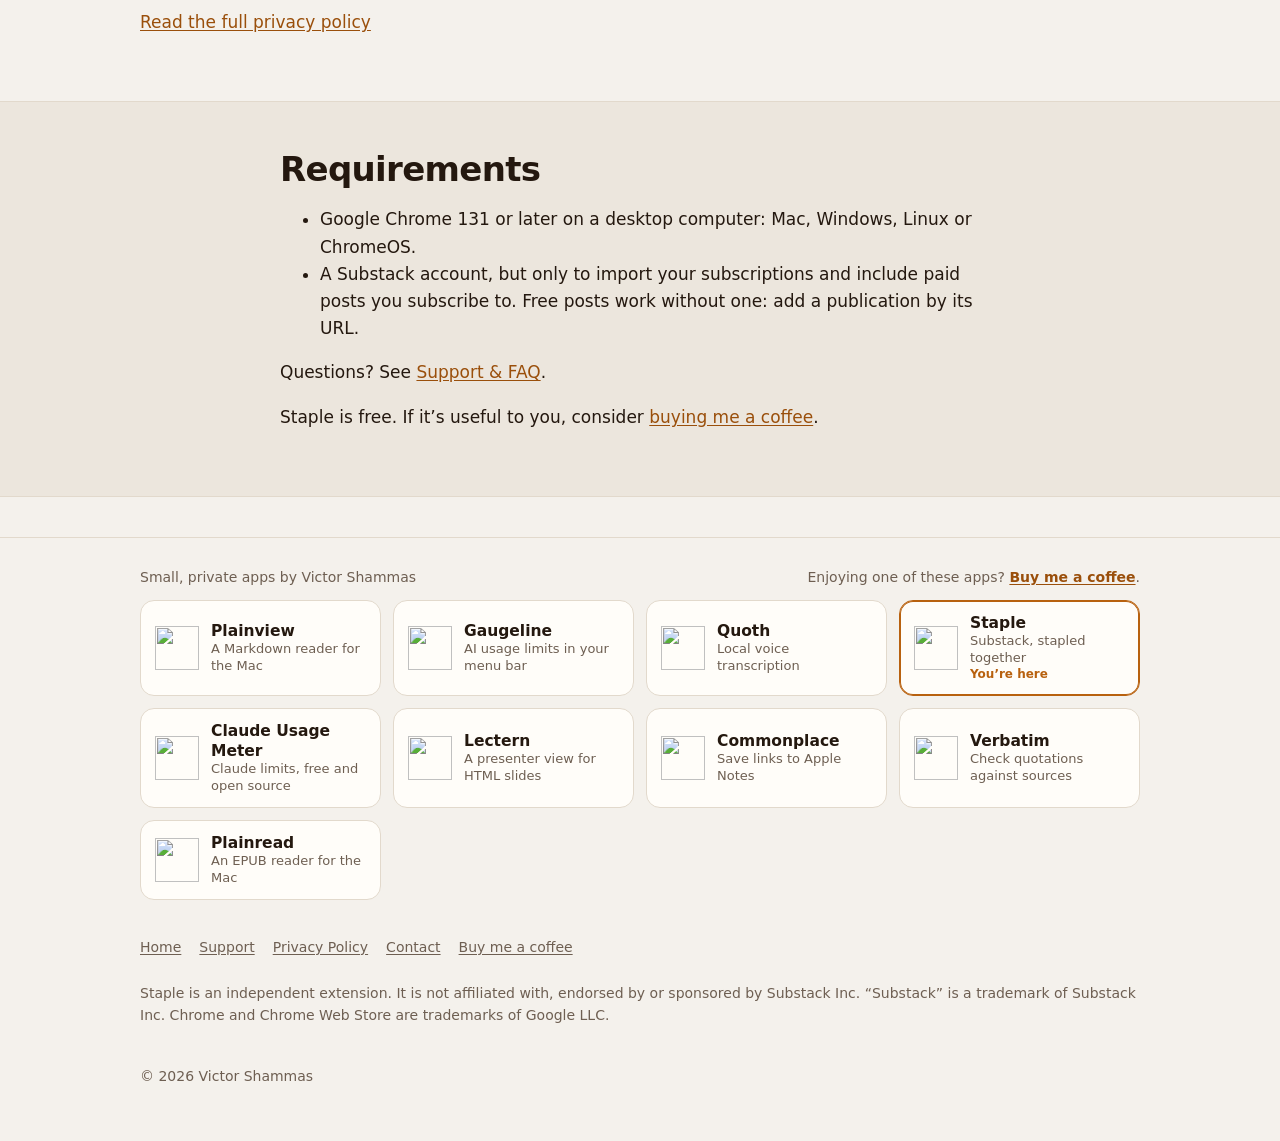
==== commit a791acef: "App bar: add Plainread Plainread, an EPUB reader for the Mac (coming soon), joins the row of apps at" ====
--- a/docs/index.html
+++ b/docs/index.html
@@ -123,6 +123,7 @@
       <a class="app-tile" href="https://victorshammas.com/lectern/"><img src="https://victorshammas.com/lectern/icon.png" alt="" width="44" height="44"><span><strong>Lectern</strong><small>A presenter view for HTML slides</small></span></a>
       <a class="app-tile" href="https://victorshammas.com/commonplace/"><img src="https://victorshammas.com/commonplace/icon.png" alt="" width="44" height="44"><span><strong>Commonplace</strong><small>Save links to Apple Notes</small></span></a>
       <a class="app-tile" href="https://victorshammas.com/verbatim/"><img src="https://victorshammas.com/verbatim/icon.png" alt="" width="44" height="44"><span><strong>Verbatim</strong><small>Check quotations against sources</small></span></a>
+      <a class="app-tile" href="https://victorshammas.com/plainread/"><img src="https://victorshammas.com/plainread/icon.png" alt="" width="44" height="44"><span><strong>Plainread</strong><small>An EPUB reader for the Mac</small></span></a>
     </div>
   </div>
 </section>
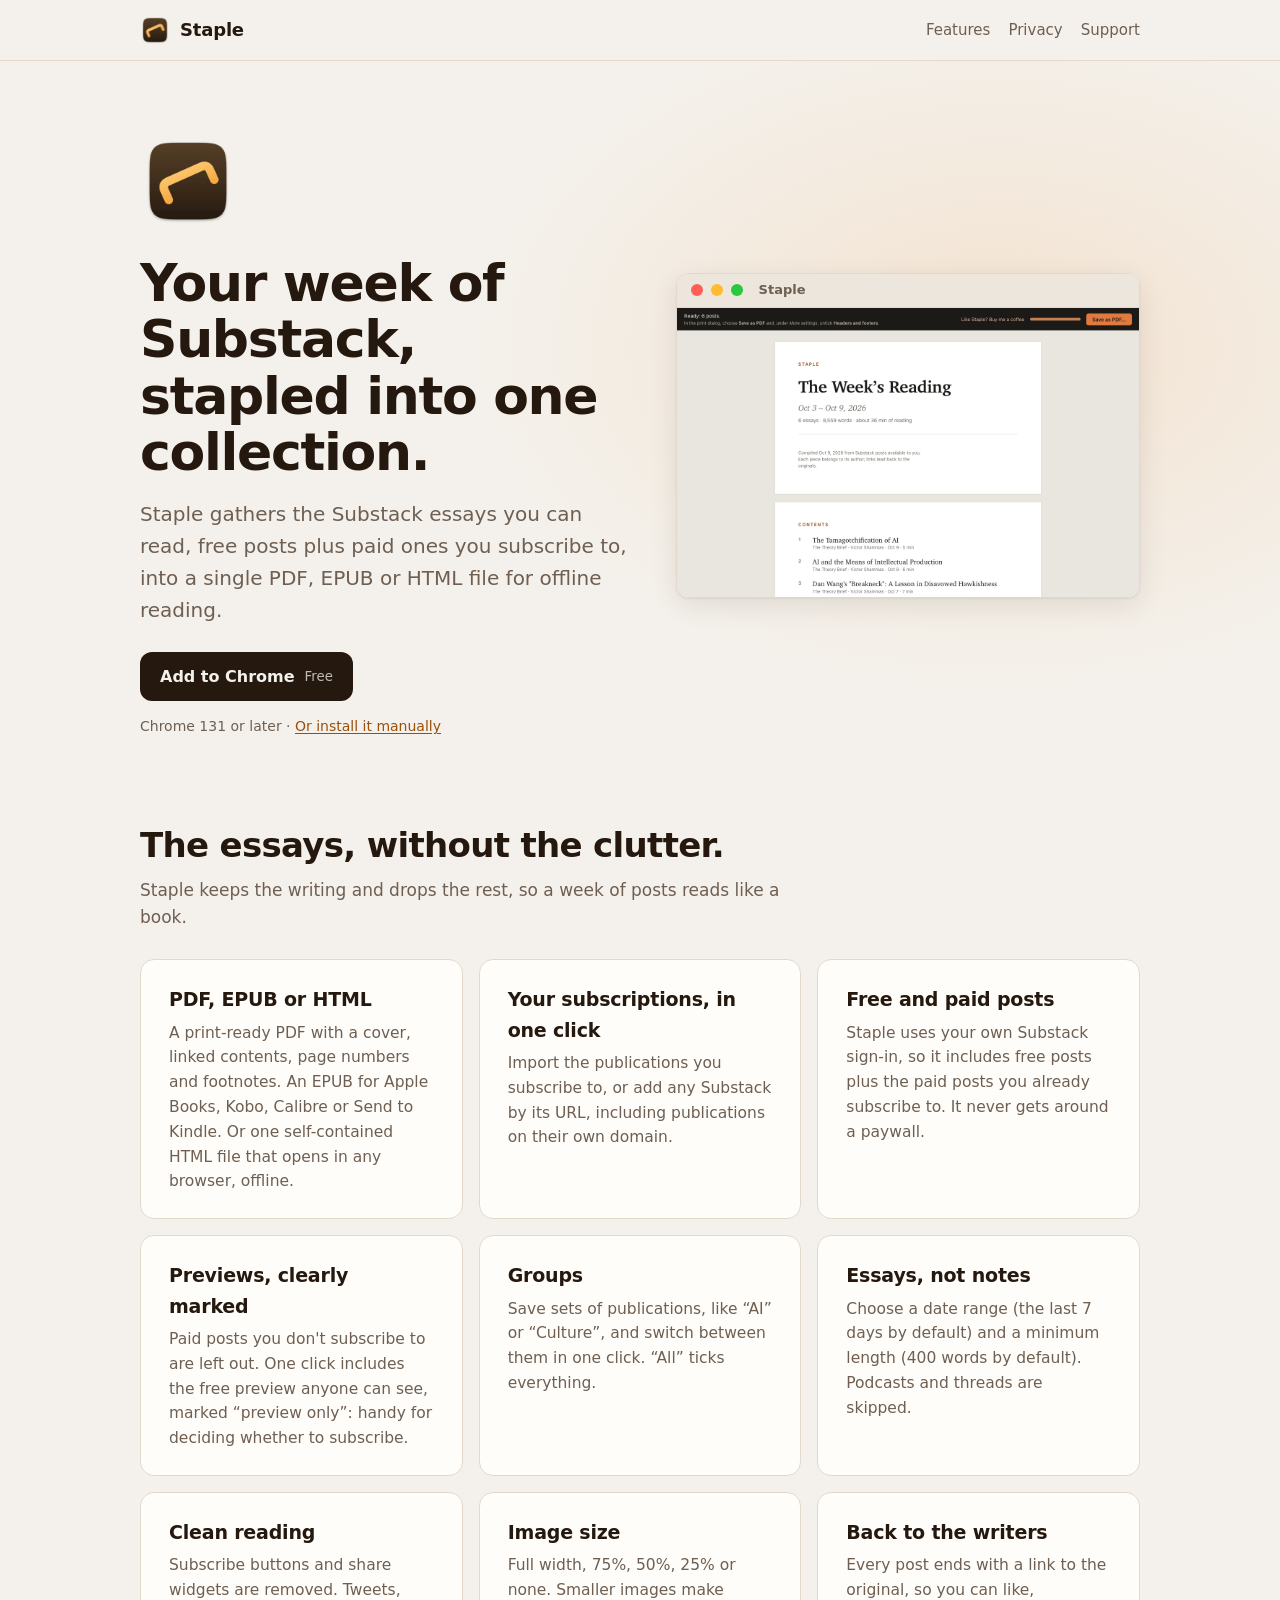
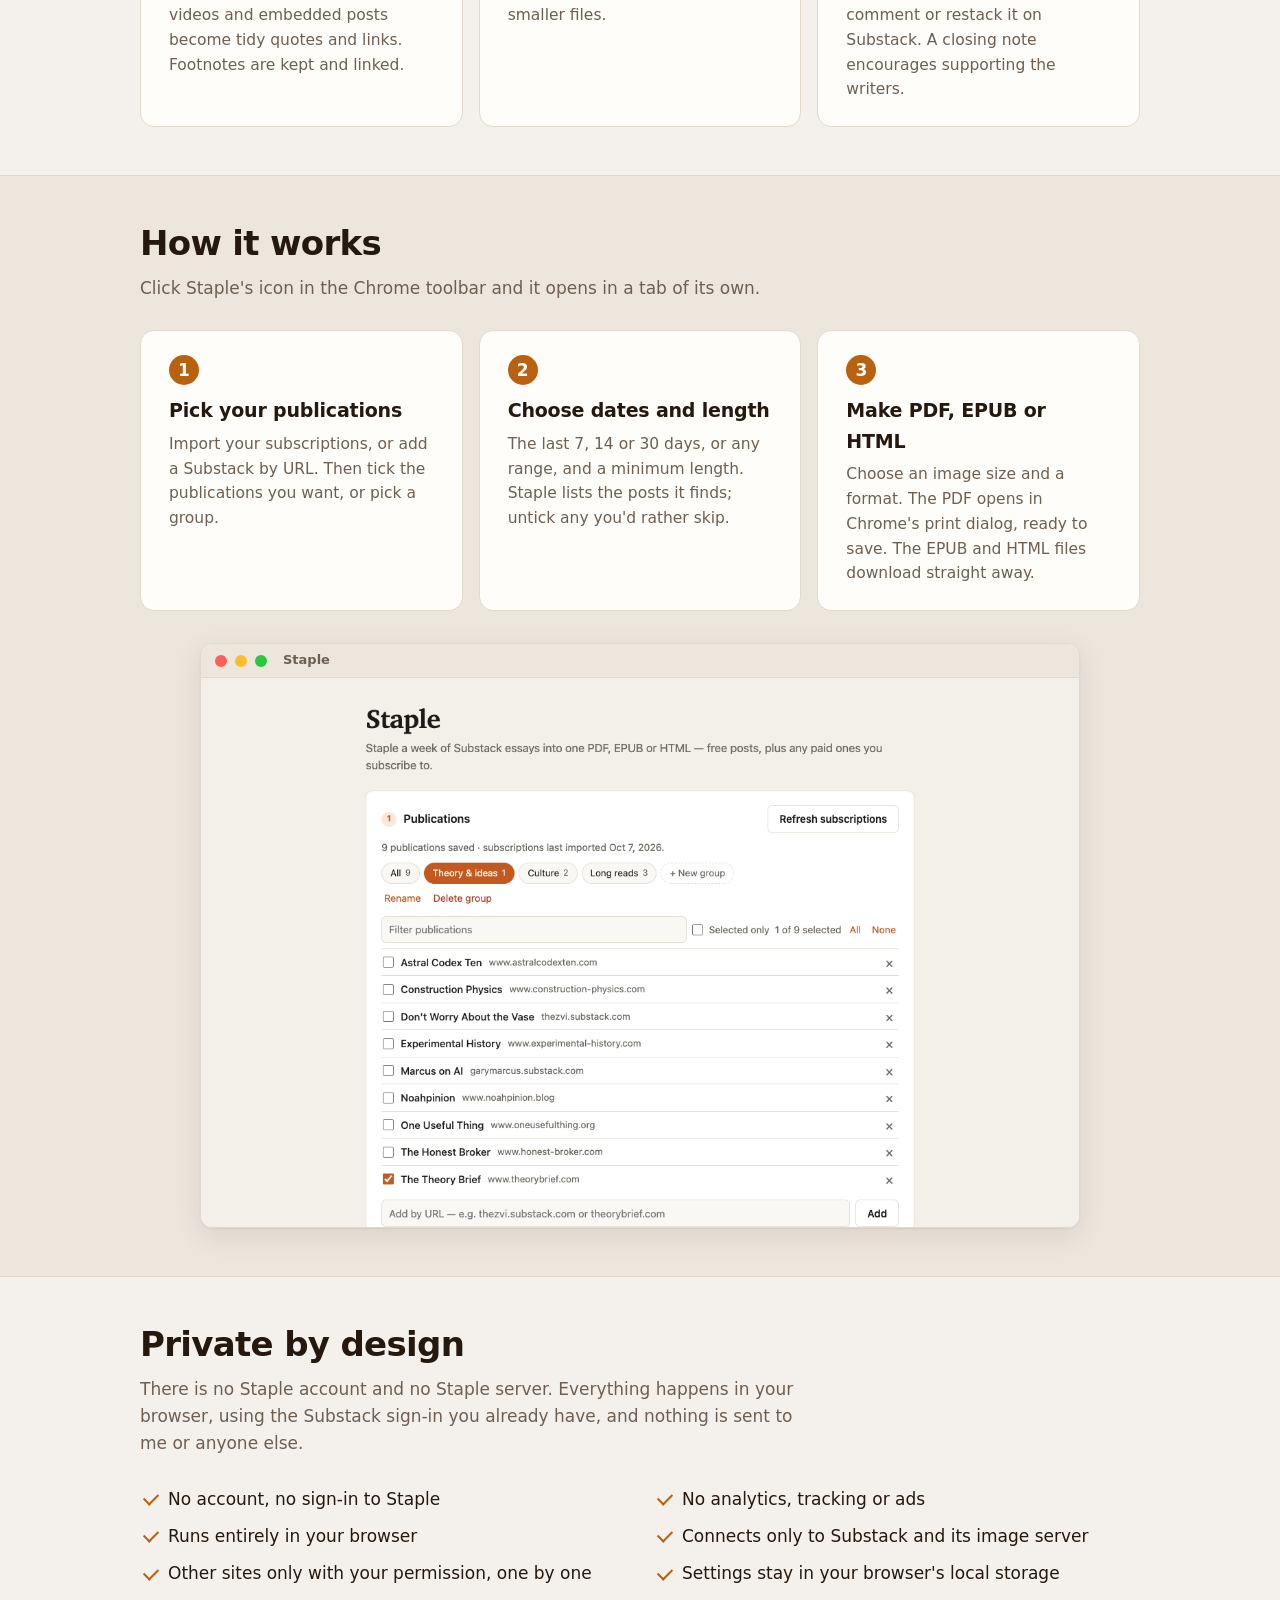
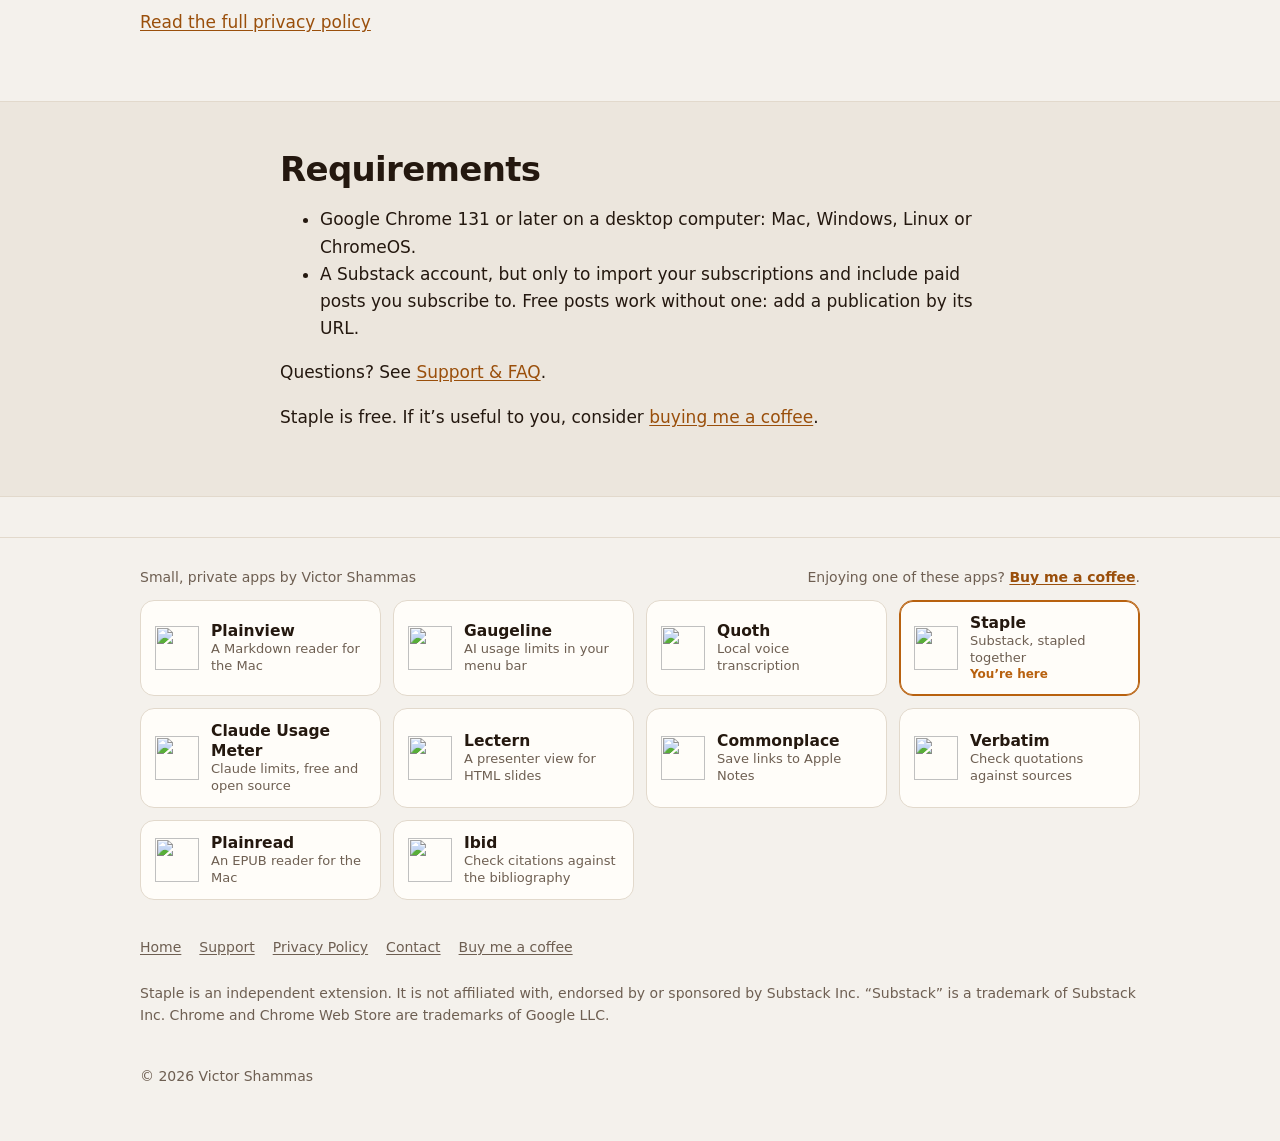
==== commit b94a86fe: "App bar: add Ibid Co-Authored-By: Claude Opus 5.5 <noreply@anthropic.com>" ====
--- a/docs/index.html
+++ b/docs/index.html
@@ -124,6 +124,7 @@
       <a class="app-tile" href="https://victorshammas.com/commonplace/"><img src="https://victorshammas.com/commonplace/icon.png" alt="" width="44" height="44"><span><strong>Commonplace</strong><small>Save links to Apple Notes</small></span></a>
       <a class="app-tile" href="https://victorshammas.com/verbatim/"><img src="https://victorshammas.com/verbatim/icon.png" alt="" width="44" height="44"><span><strong>Verbatim</strong><small>Check quotations against sources</small></span></a>
       <a class="app-tile" href="https://victorshammas.com/plainread/"><img src="https://victorshammas.com/plainread/icon.png" alt="" width="44" height="44"><span><strong>Plainread</strong><small>An EPUB reader for the Mac</small></span></a>
+      <a class="app-tile" href="https://victorshammas.com/ibid/"><img src="https://victorshammas.com/ibid/icon.png" alt="" width="44" height="44"><span><strong>Ibid</strong><small>Check citations against the bibliography</small></span></a>
     </div>
   </div>
 </section>
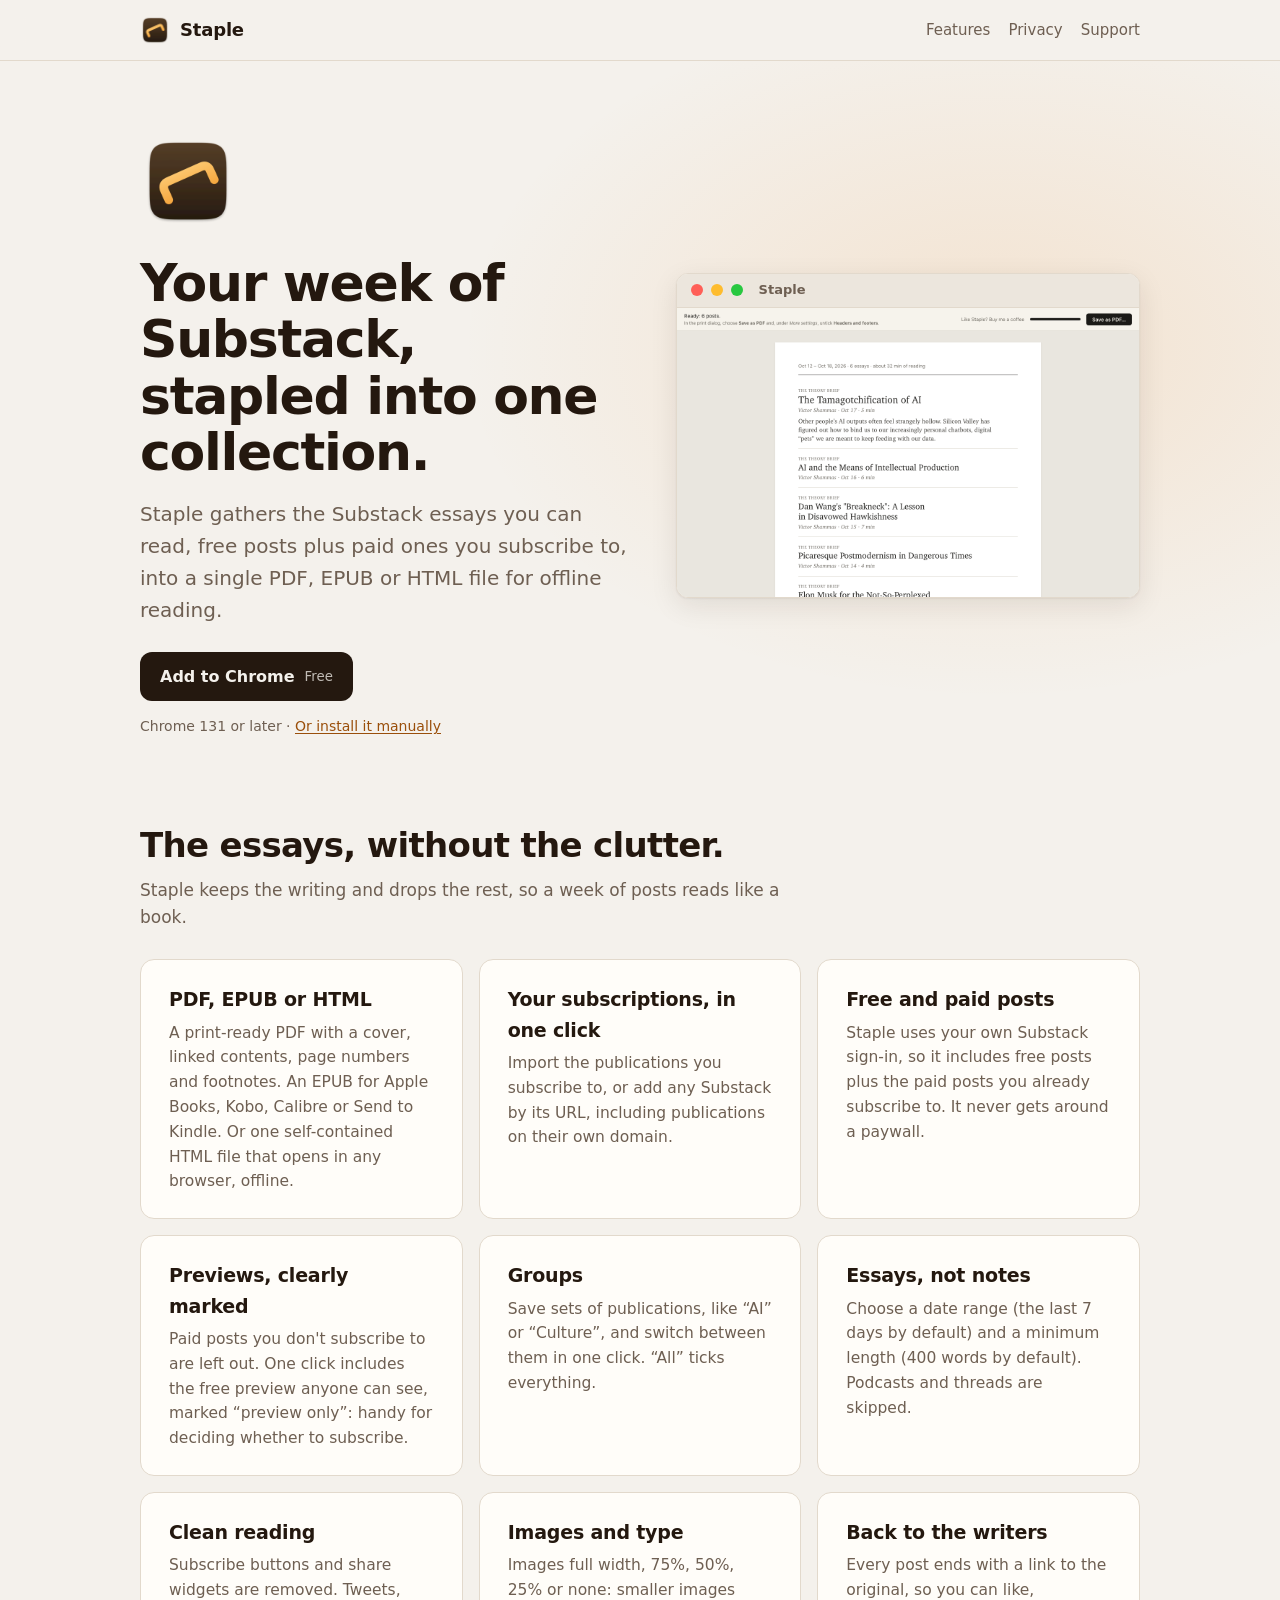
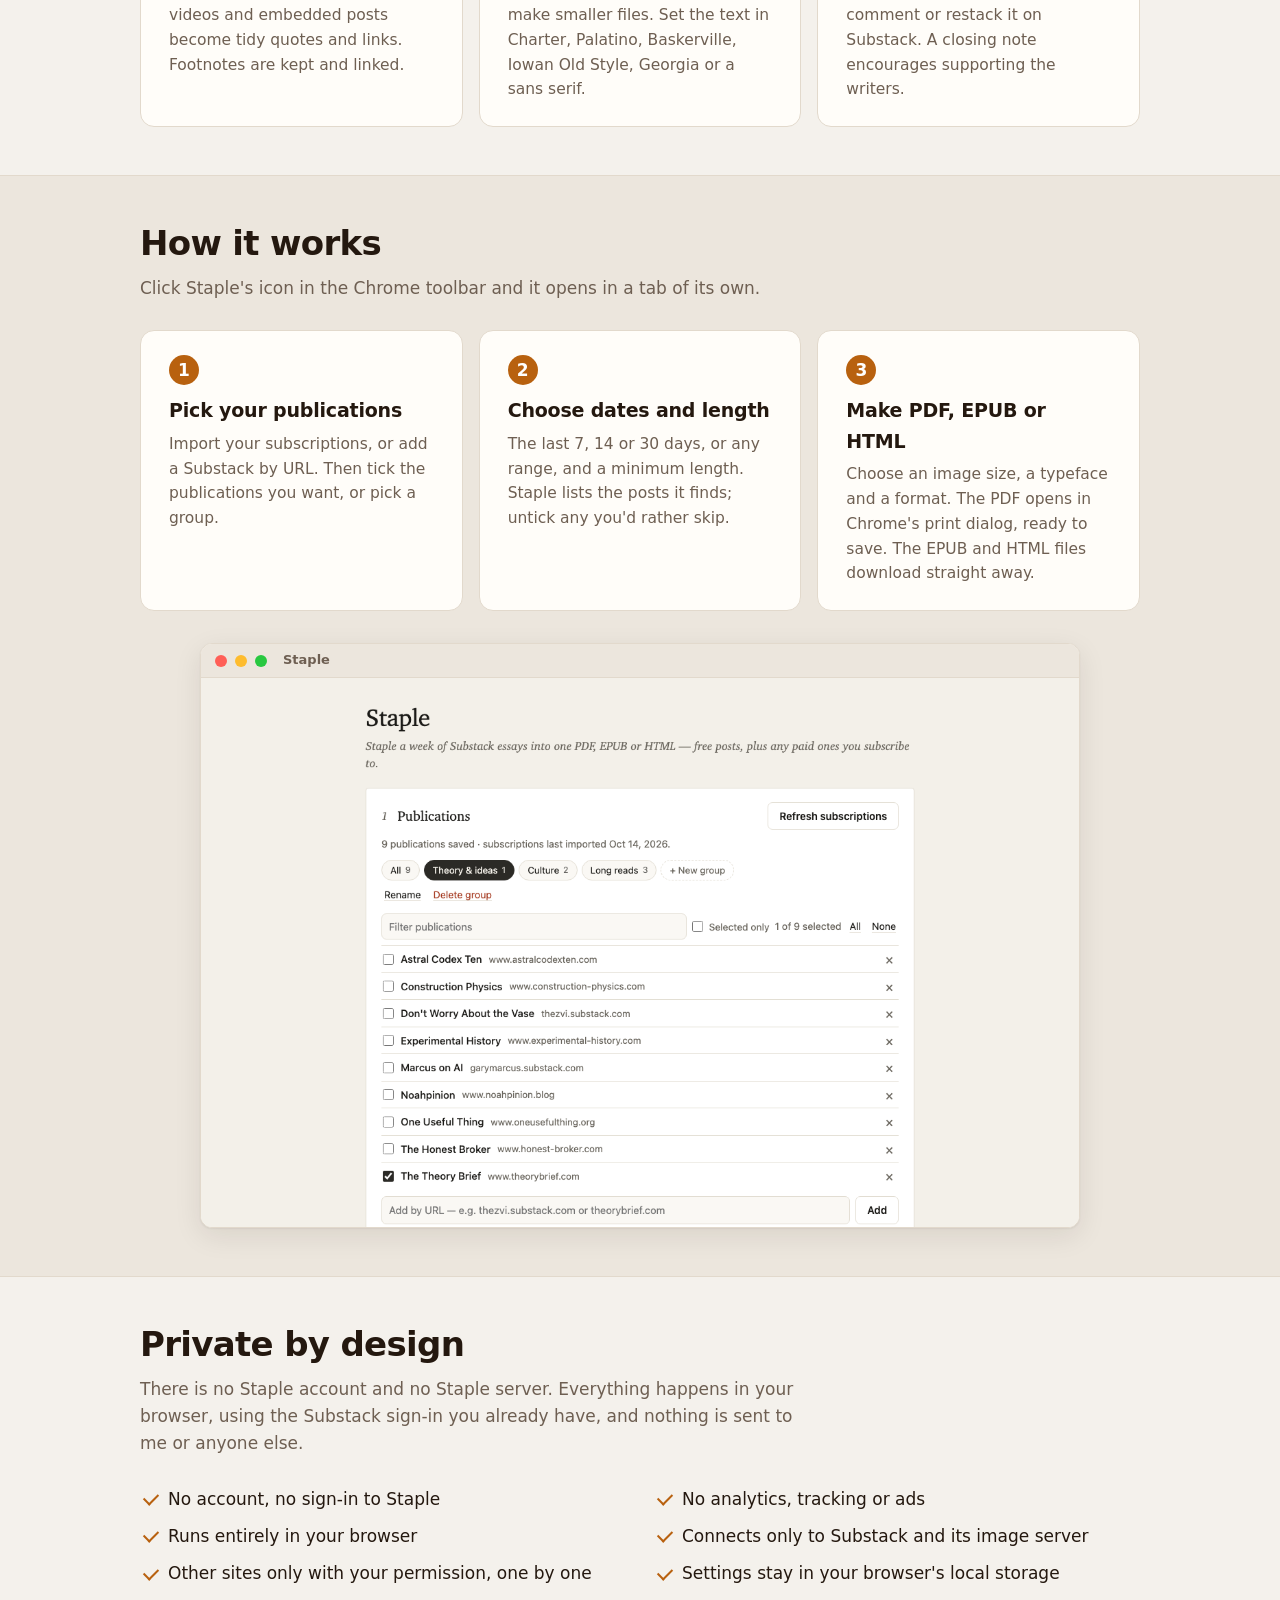
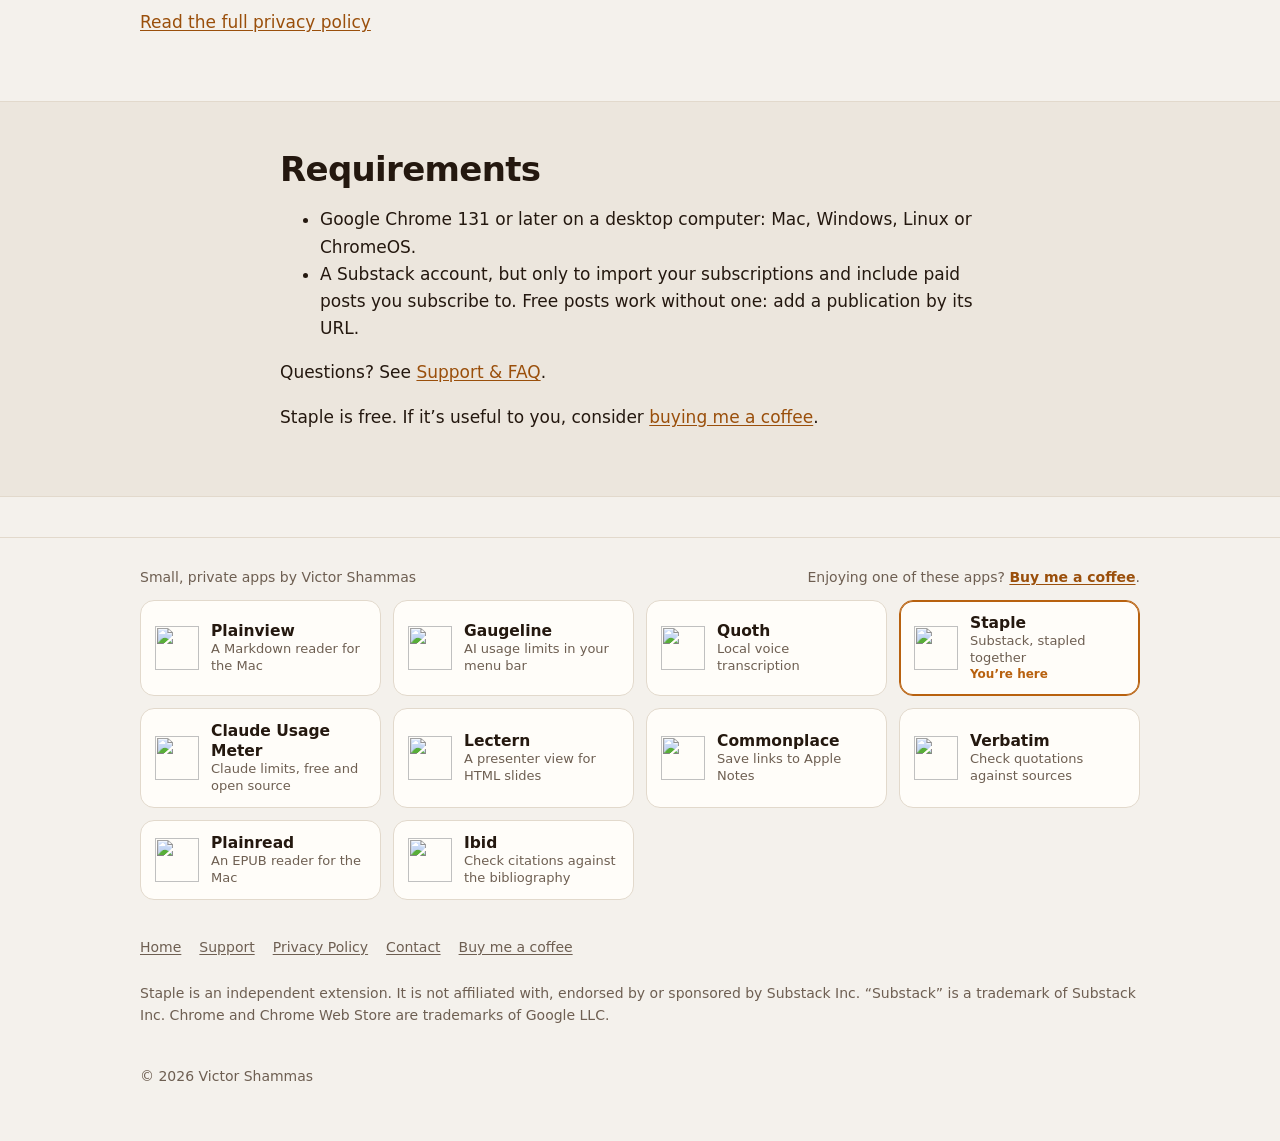
==== commit 0d677177: "Site: the 1.1.0 look and the typeface choice Co-Authored-By: Claude Opus 5.5 <noreply@anthropic.com>" ====
--- a/docs/index.html
+++ b/docs/index.html
@@ -40,7 +40,7 @@
 
       <figure class="shot">
         <div class="win-bar" aria-hidden="true"><i></i><i></i><i></i>Staple</div>
-        <img src="images/book.png" alt="A book made by Staple: the cover reads “The Week’s Reading, Oct 3 – Oct 9, 2026”, followed by a contents page listing three essays" width="1280" height="800">
+        <img src="images/book.png" alt="A collection made by Staple: its first page is the contents, a line reading “Oct 12 – Oct 18, 2026 · 6 essays · about 32 min of reading” above the essays’ titles, the first with its summary" width="1280" height="800">
       </figure>
     </div>
   </section>
@@ -57,7 +57,7 @@
         <div class="card"><h3>Groups</h3><p>Save sets of publications, like “AI” or “Culture”, and switch between them in one click. “All” ticks everything.</p></div>
         <div class="card"><h3>Essays, not notes</h3><p>Choose a date range (the last 7 days by default) and a minimum length (400 words by default). Podcasts and threads are skipped.</p></div>
         <div class="card"><h3>Clean reading</h3><p>Subscribe buttons and share widgets are removed. Tweets, videos and embedded posts become tidy quotes and links. Footnotes are kept and linked.</p></div>
-        <div class="card"><h3>Image size</h3><p>Full width, 75%, 50%, 25% or none. Smaller images make smaller files.</p></div>
+        <div class="card"><h3>Images and type</h3><p>Images full width, 75%, 50%, 25% or none: smaller images make smaller files. Set the text in Charter, Palatino, Baskerville, Iowan Old Style, Georgia or a sans serif.</p></div>
         <div class="card"><h3>Back to the writers</h3><p>Every post ends with a link to the original, so you can like, comment or restack it on Substack. A closing note encourages supporting the writers.</p></div>
       </div>
     </div>
@@ -70,11 +70,11 @@
       <div class="steps">
         <div class="card"><h3>Pick your publications</h3><p>Import your subscriptions, or add a Substack by URL. Then tick the publications you want, or pick a group.</p></div>
         <div class="card"><h3>Choose dates and length</h3><p>The last 7, 14 or 30 days, or any range, and a minimum length. Staple lists the posts it finds; untick any you'd rather skip.</p></div>
-        <div class="card"><h3>Make PDF, EPUB or HTML</h3><p>Choose an image size and a format. The PDF opens in Chrome's print dialog, ready to save. The EPUB and HTML files download straight away.</p></div>
+        <div class="card"><h3>Make PDF, EPUB or HTML</h3><p>Choose an image size, a typeface and a format. The PDF opens in Chrome's print dialog, ready to save. The EPUB and HTML files download straight away.</p></div>
       </div>
       <figure class="shot shot-wide">
         <div class="win-bar" aria-hidden="true"><i></i><i></i><i></i>Staple</div>
-        <img src="images/app.png" alt="Staple's Publications step: groups named All, AI &amp; economics, Culture and Long reads above a list of Substack publications with checkboxes, and a field to add one by URL" width="1280" height="800" loading="lazy">
+        <img src="images/app.png" alt="Staple's Publications step: groups named All, Theory &amp; ideas, Culture and Long reads above a list of Substack publications with checkboxes, and a field to add one by URL" width="1280" height="800" loading="lazy">
       </figure>
     </div>
   </section>
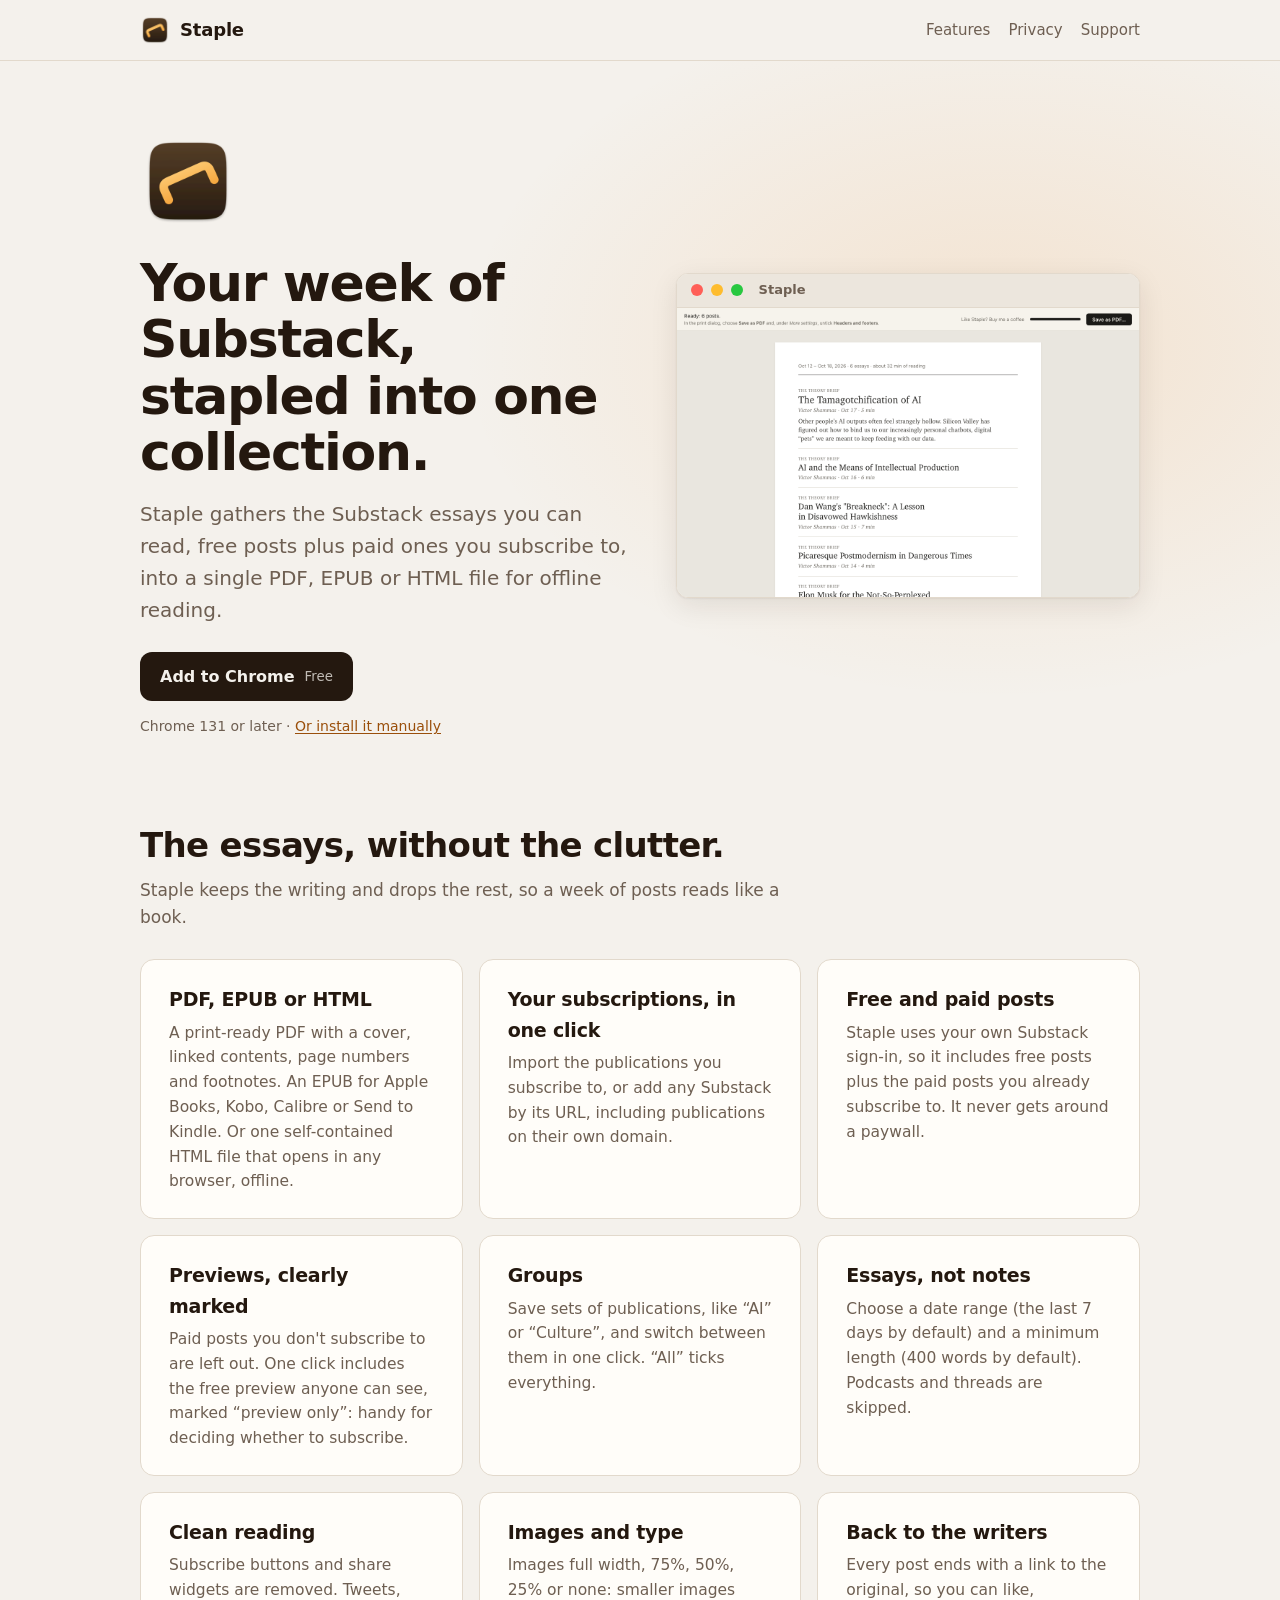
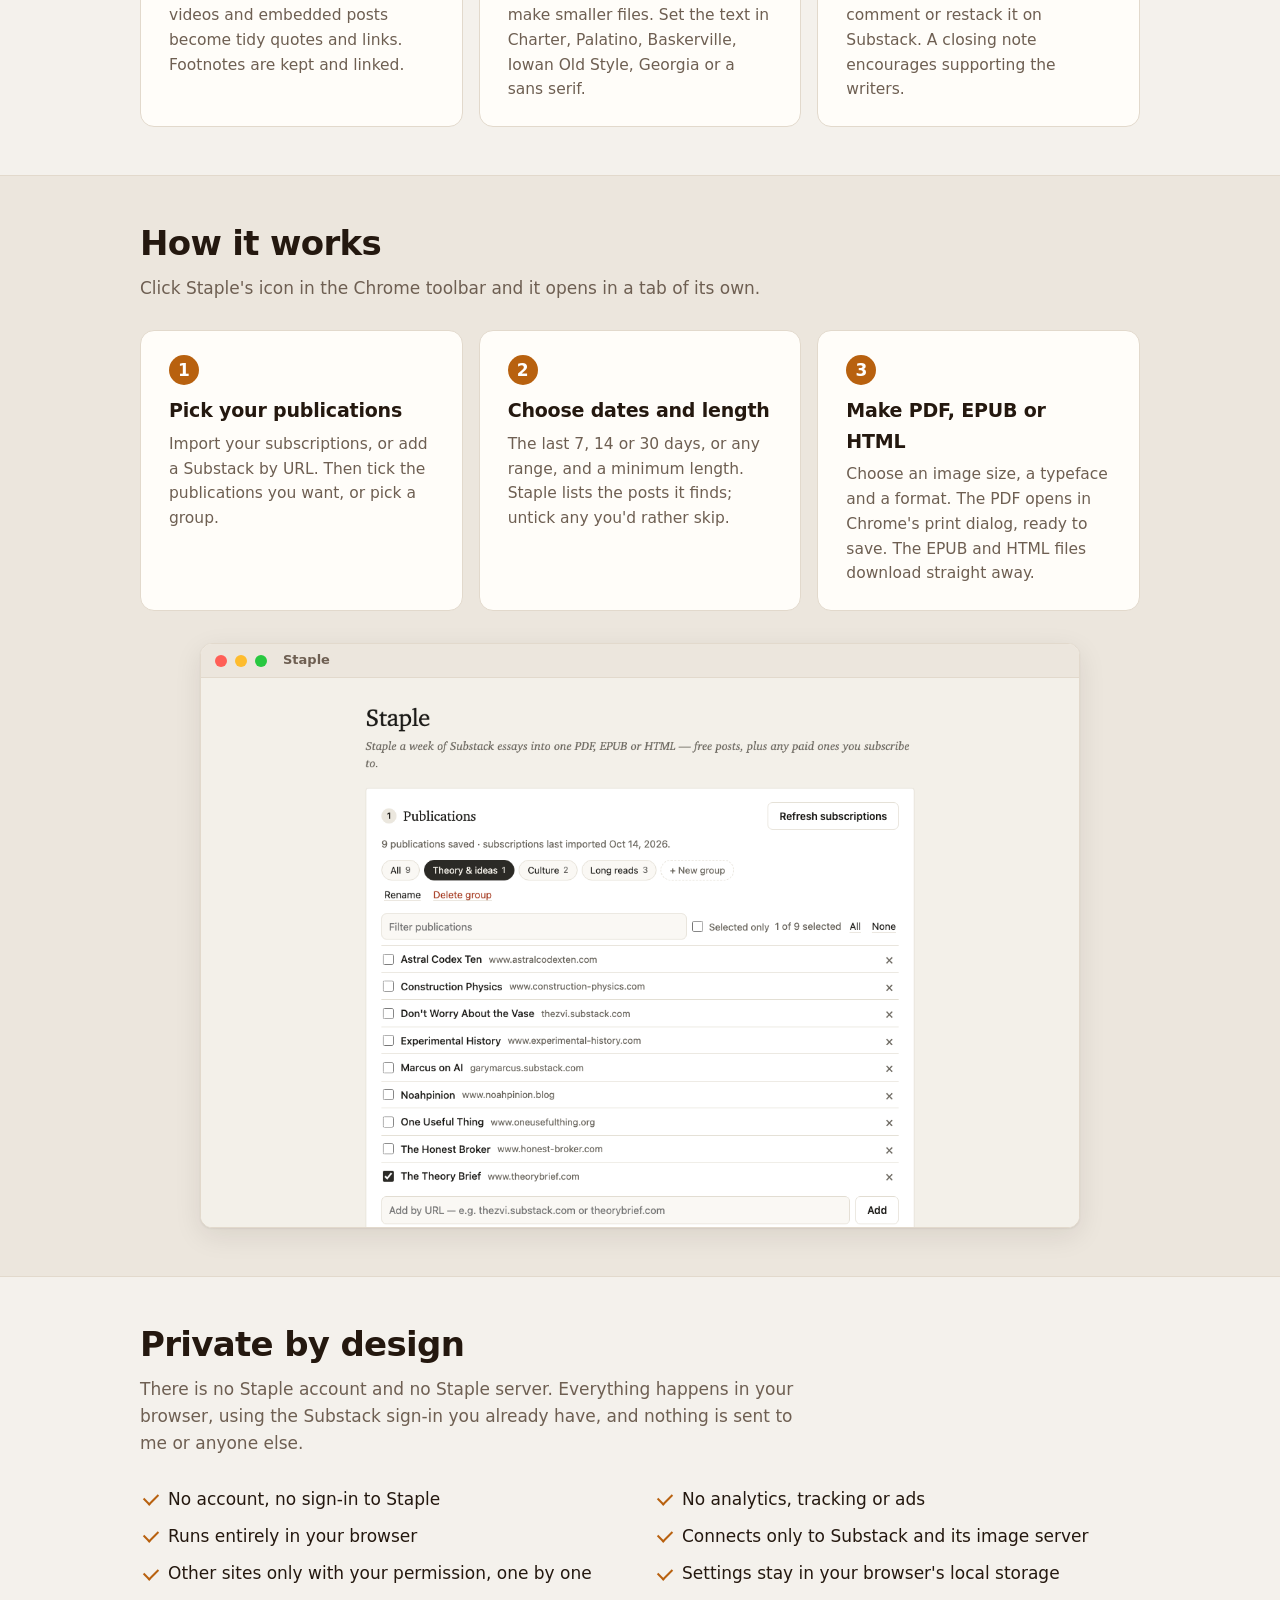
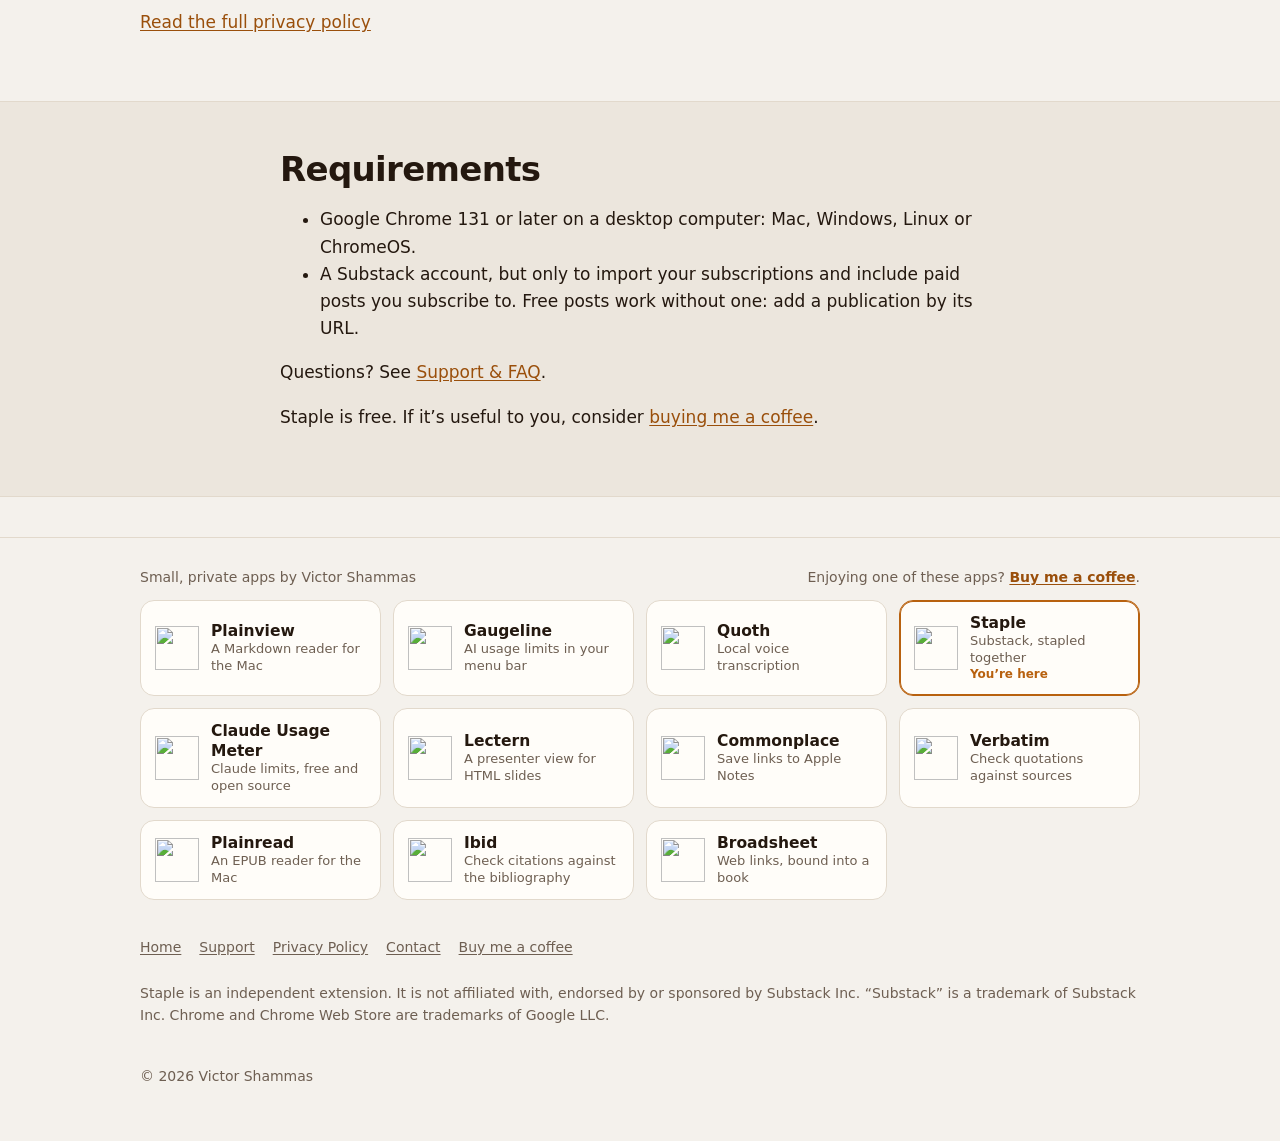
==== commit 87beab57: "App bar: add Broadsheet Co-Authored-By: Claude Opus 5.5 <noreply@anthropic.com> Claude-Session: http" ====
--- a/docs/index.html
+++ b/docs/index.html
@@ -125,6 +125,7 @@
       <a class="app-tile" href="https://victorshammas.com/verbatim/"><img src="https://victorshammas.com/verbatim/icon.png" alt="" width="44" height="44"><span><strong>Verbatim</strong><small>Check quotations against sources</small></span></a>
       <a class="app-tile" href="https://victorshammas.com/plainread/"><img src="https://victorshammas.com/plainread/icon.png" alt="" width="44" height="44"><span><strong>Plainread</strong><small>An EPUB reader for the Mac</small></span></a>
       <a class="app-tile" href="https://victorshammas.com/ibid/"><img src="https://victorshammas.com/ibid/icon.png" alt="" width="44" height="44"><span><strong>Ibid</strong><small>Check citations against the bibliography</small></span></a>
+      <a class="app-tile" href="https://victorshammas.com/broadsheet/"><img src="https://victorshammas.com/broadsheet/icon.png" alt="" width="44" height="44"><span><strong>Broadsheet</strong><small>Web links, bound into a book</small></span></a>
     </div>
   </div>
 </section>
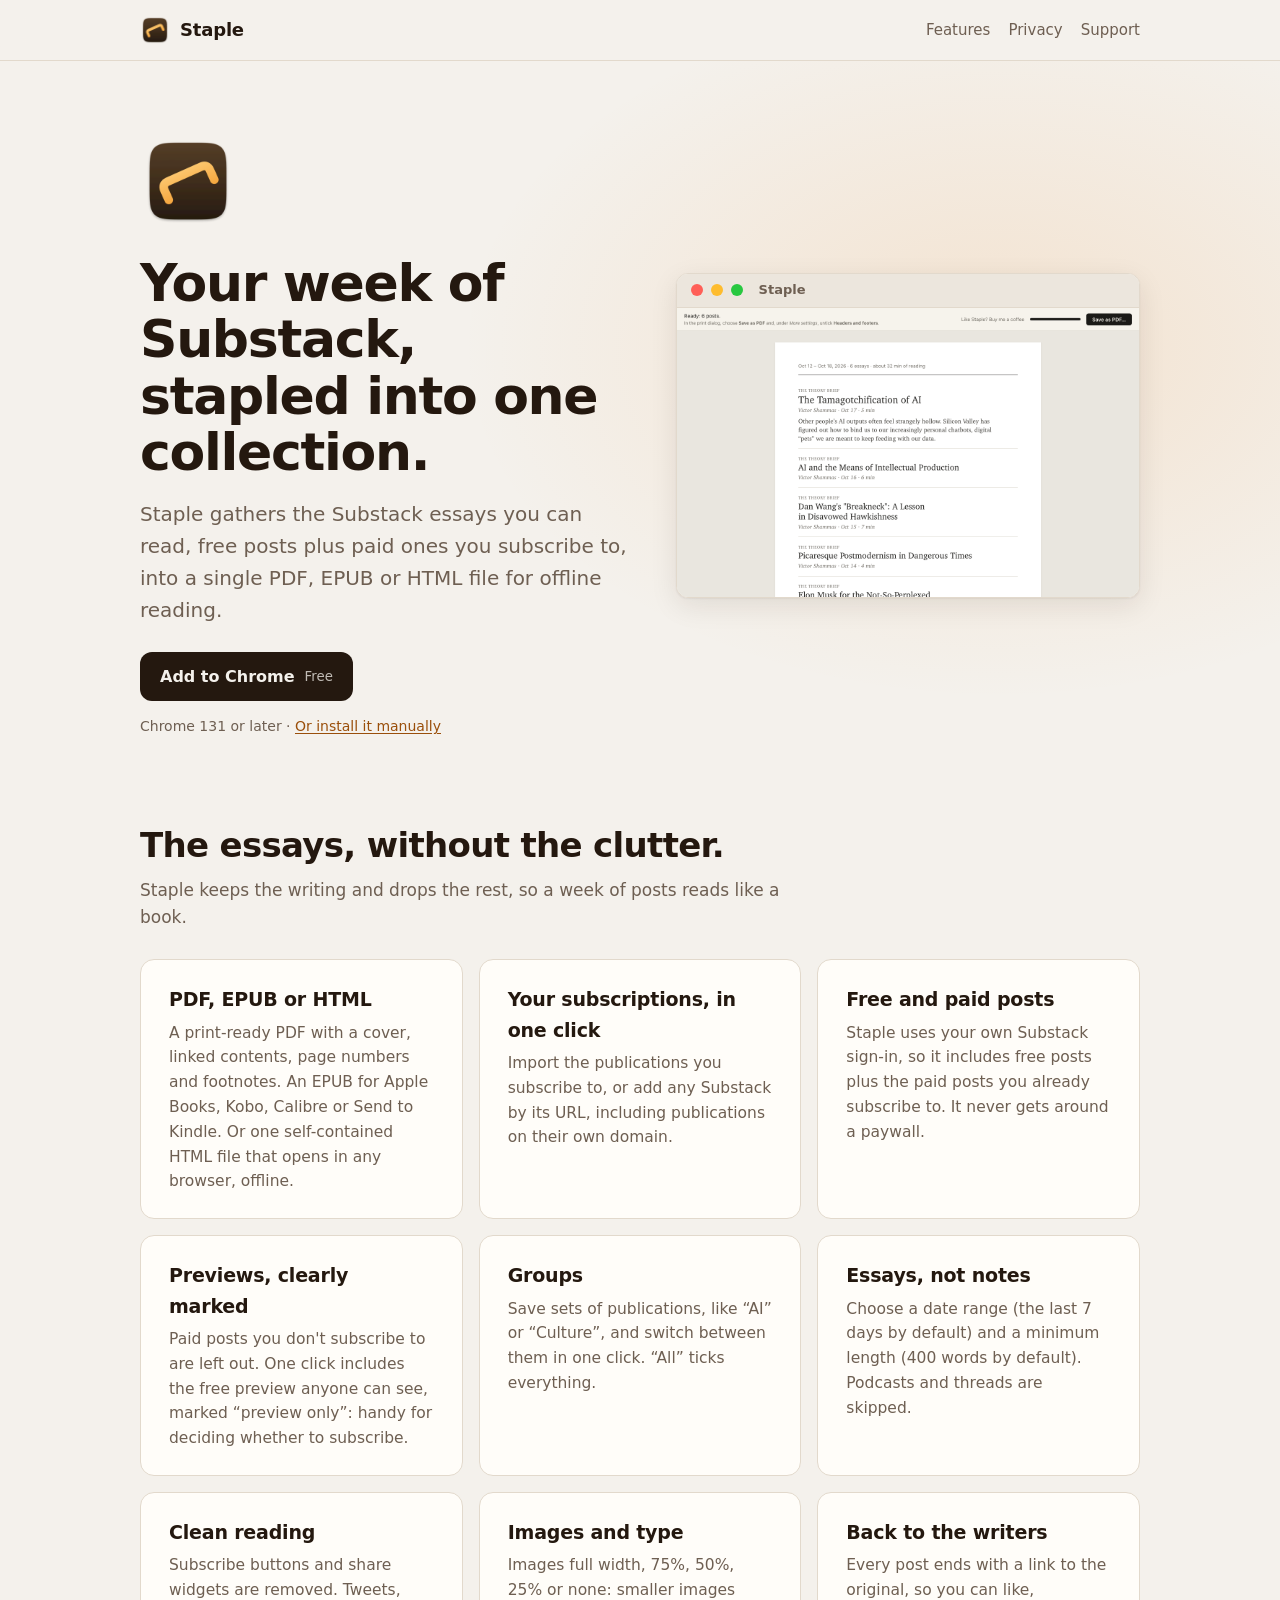
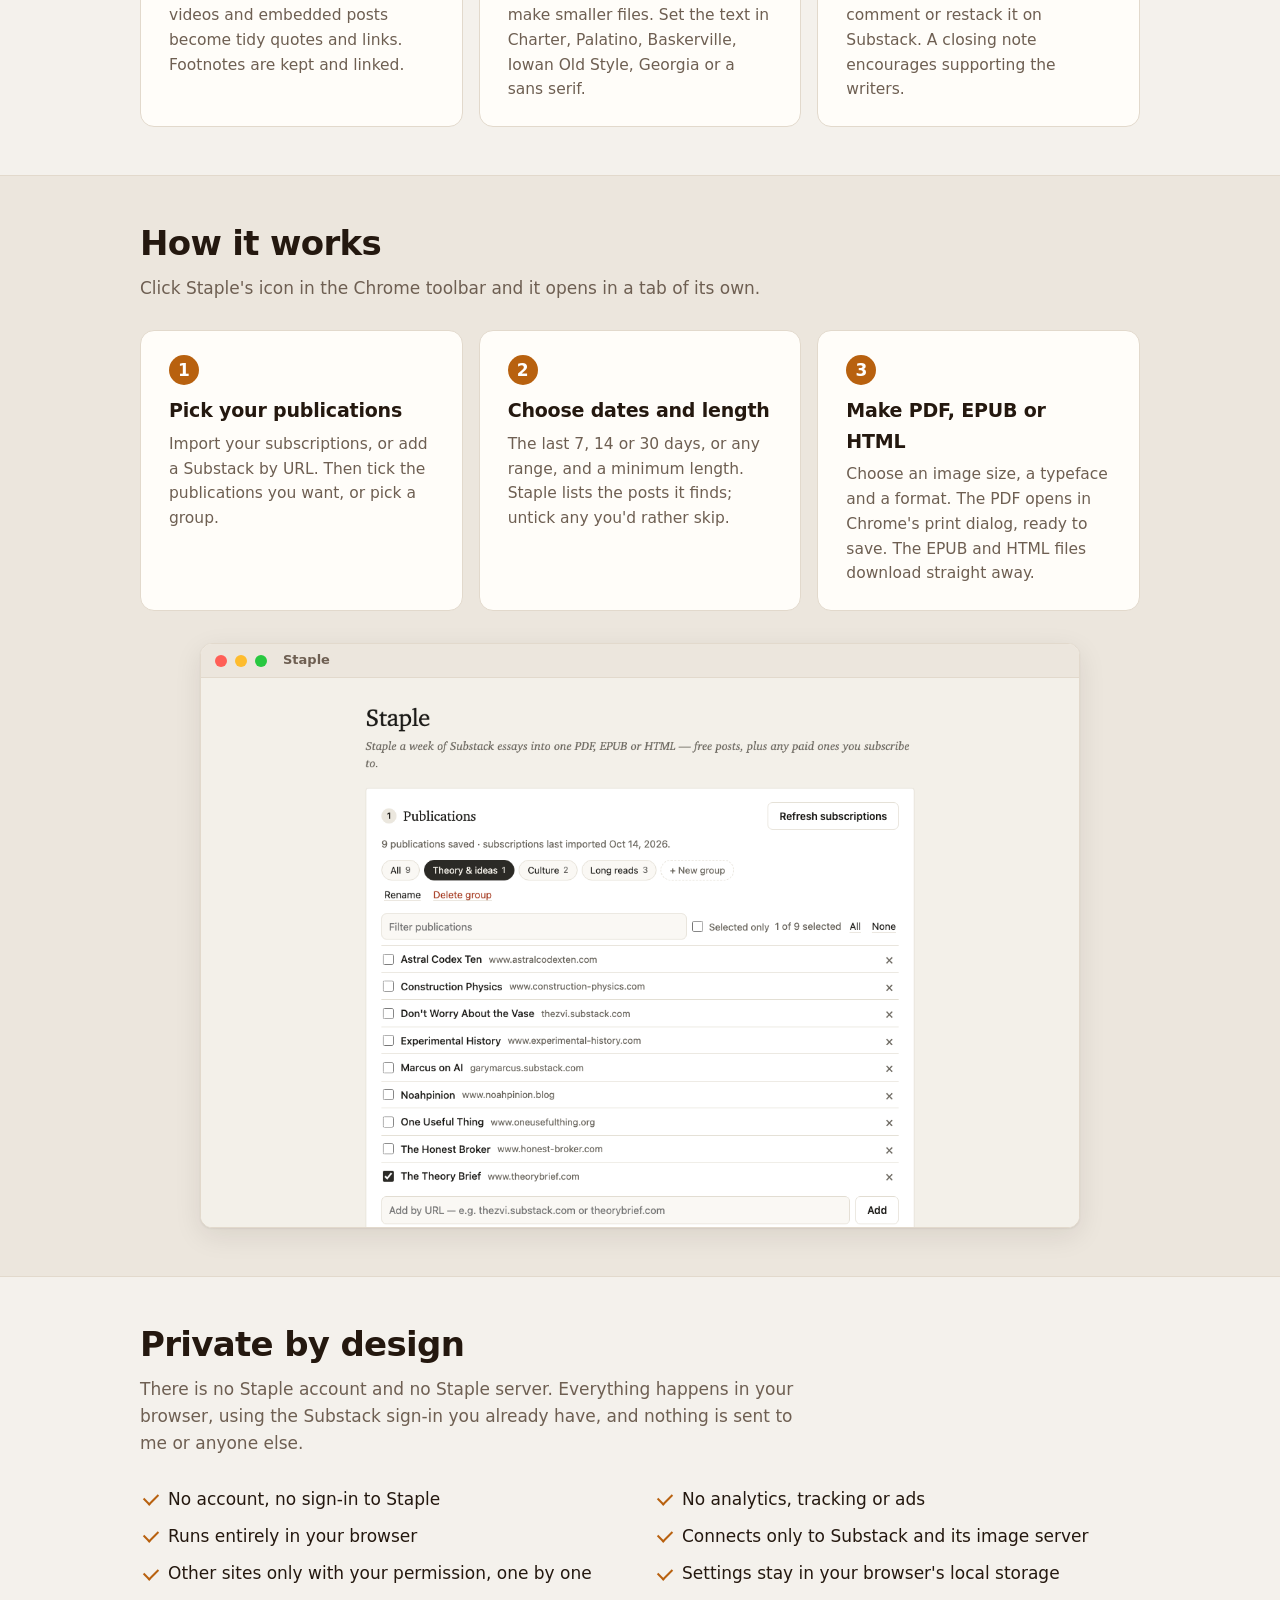
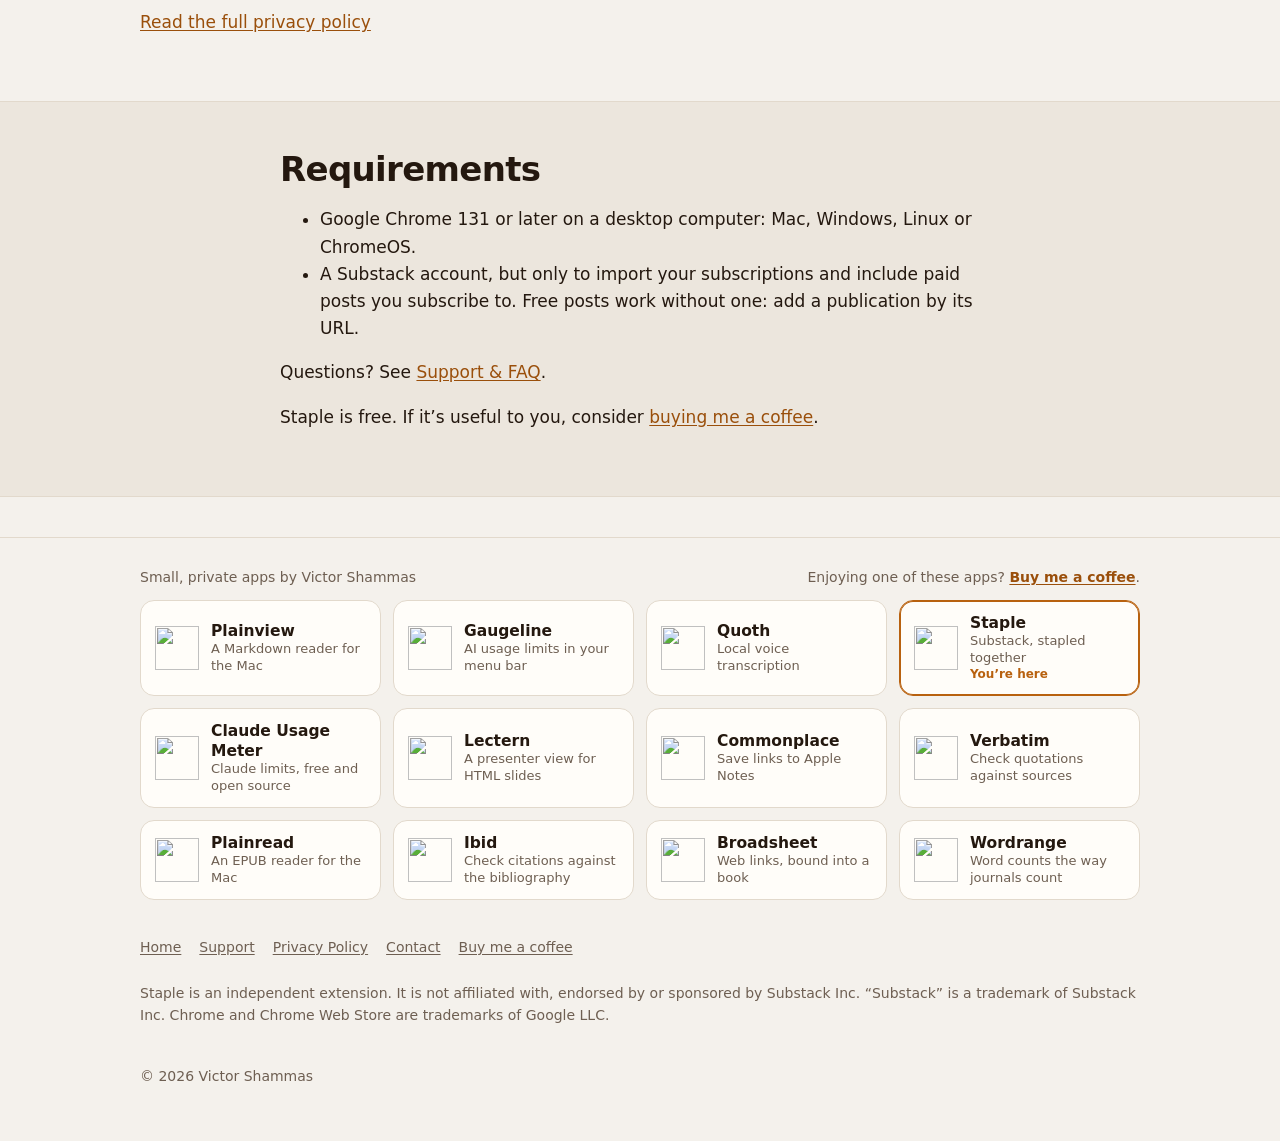
==== commit d04cfa31: "App bar: add Wordrange Co-Authored-By: Claude Opus 5.5 <noreply@anthropic.com> Claude-Session: https" ====
--- a/docs/index.html
+++ b/docs/index.html
@@ -126,6 +126,7 @@
       <a class="app-tile" href="https://victorshammas.com/plainread/"><img src="https://victorshammas.com/plainread/icon.png" alt="" width="44" height="44"><span><strong>Plainread</strong><small>An EPUB reader for the Mac</small></span></a>
       <a class="app-tile" href="https://victorshammas.com/ibid/"><img src="https://victorshammas.com/ibid/icon.png" alt="" width="44" height="44"><span><strong>Ibid</strong><small>Check citations against the bibliography</small></span></a>
       <a class="app-tile" href="https://victorshammas.com/broadsheet/"><img src="https://victorshammas.com/broadsheet/icon.png" alt="" width="44" height="44"><span><strong>Broadsheet</strong><small>Web links, bound into a book</small></span></a>
+      <a class="app-tile" href="https://victorshammas.com/wordrange/"><img src="https://victorshammas.com/wordrange/icon.png" alt="" width="44" height="44"><span><strong>Wordrange</strong><small>Word counts the way journals count</small></span></a>
     </div>
   </div>
 </section>
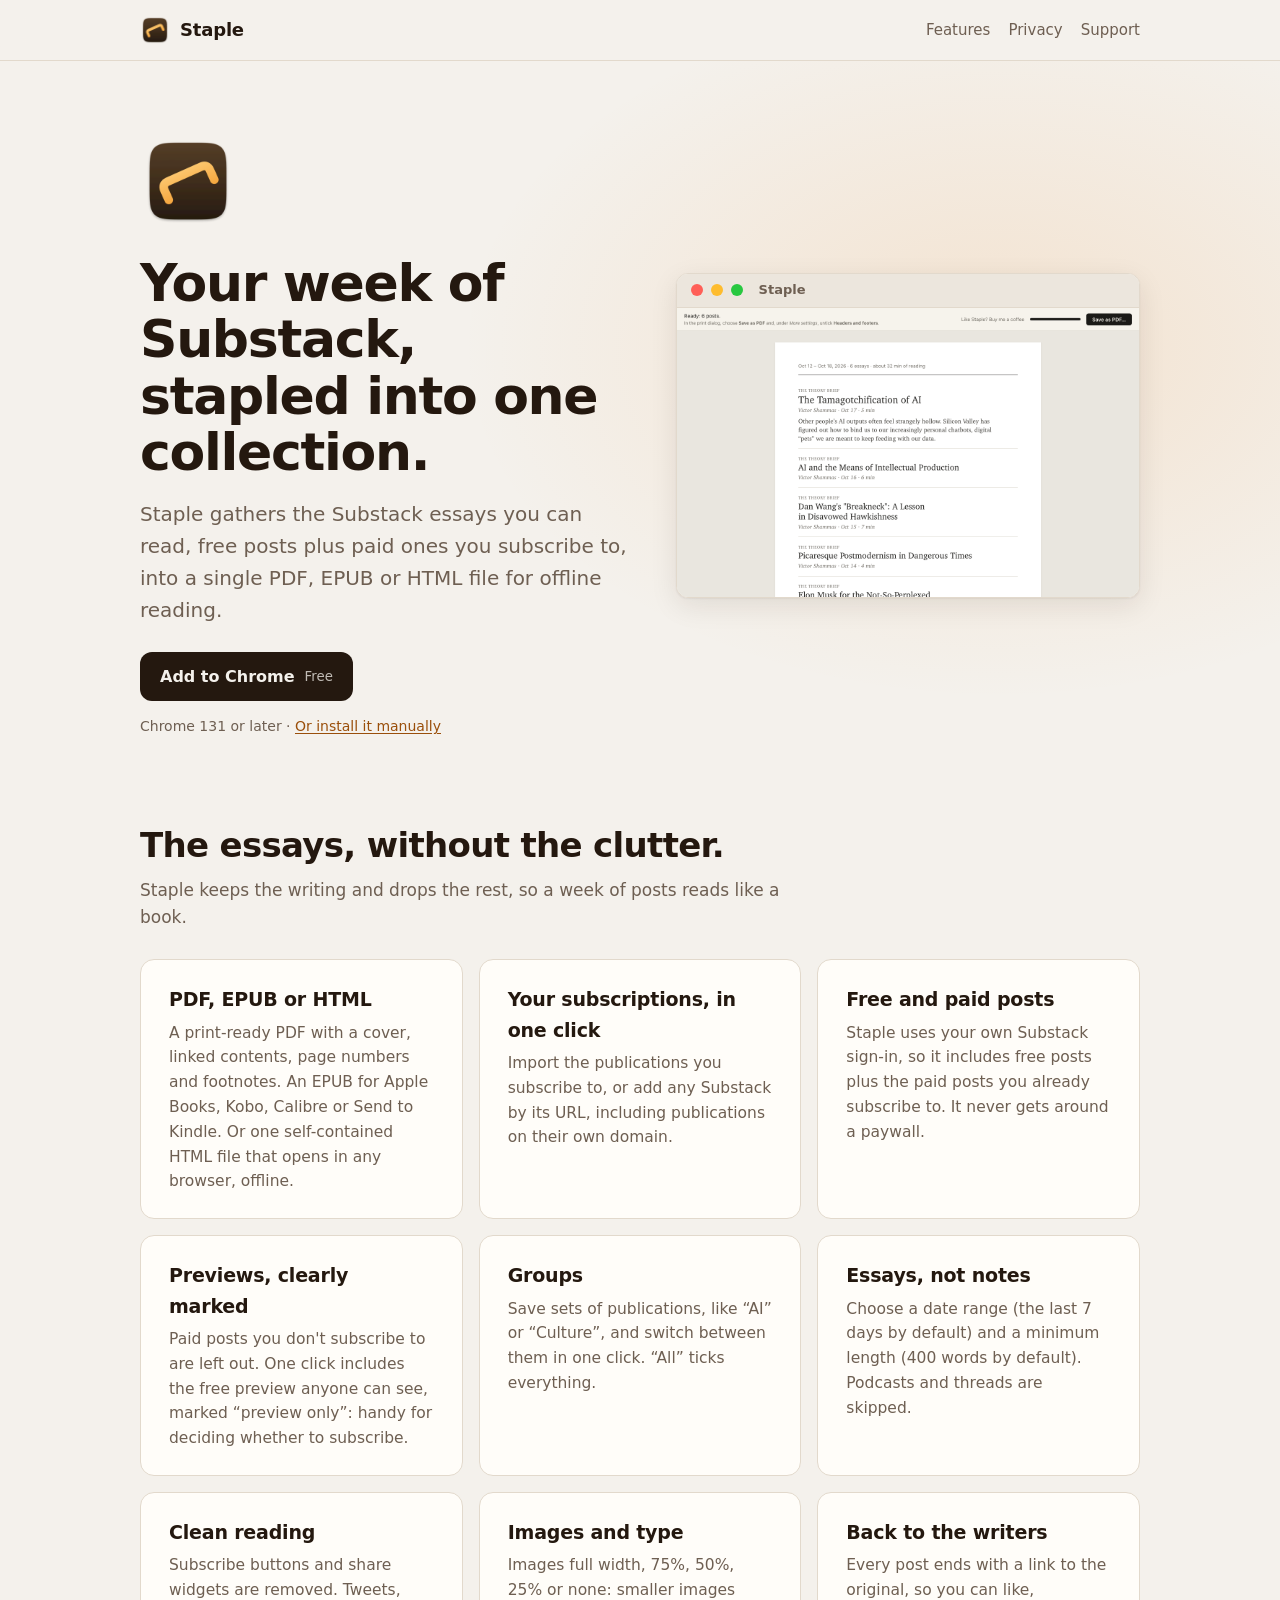
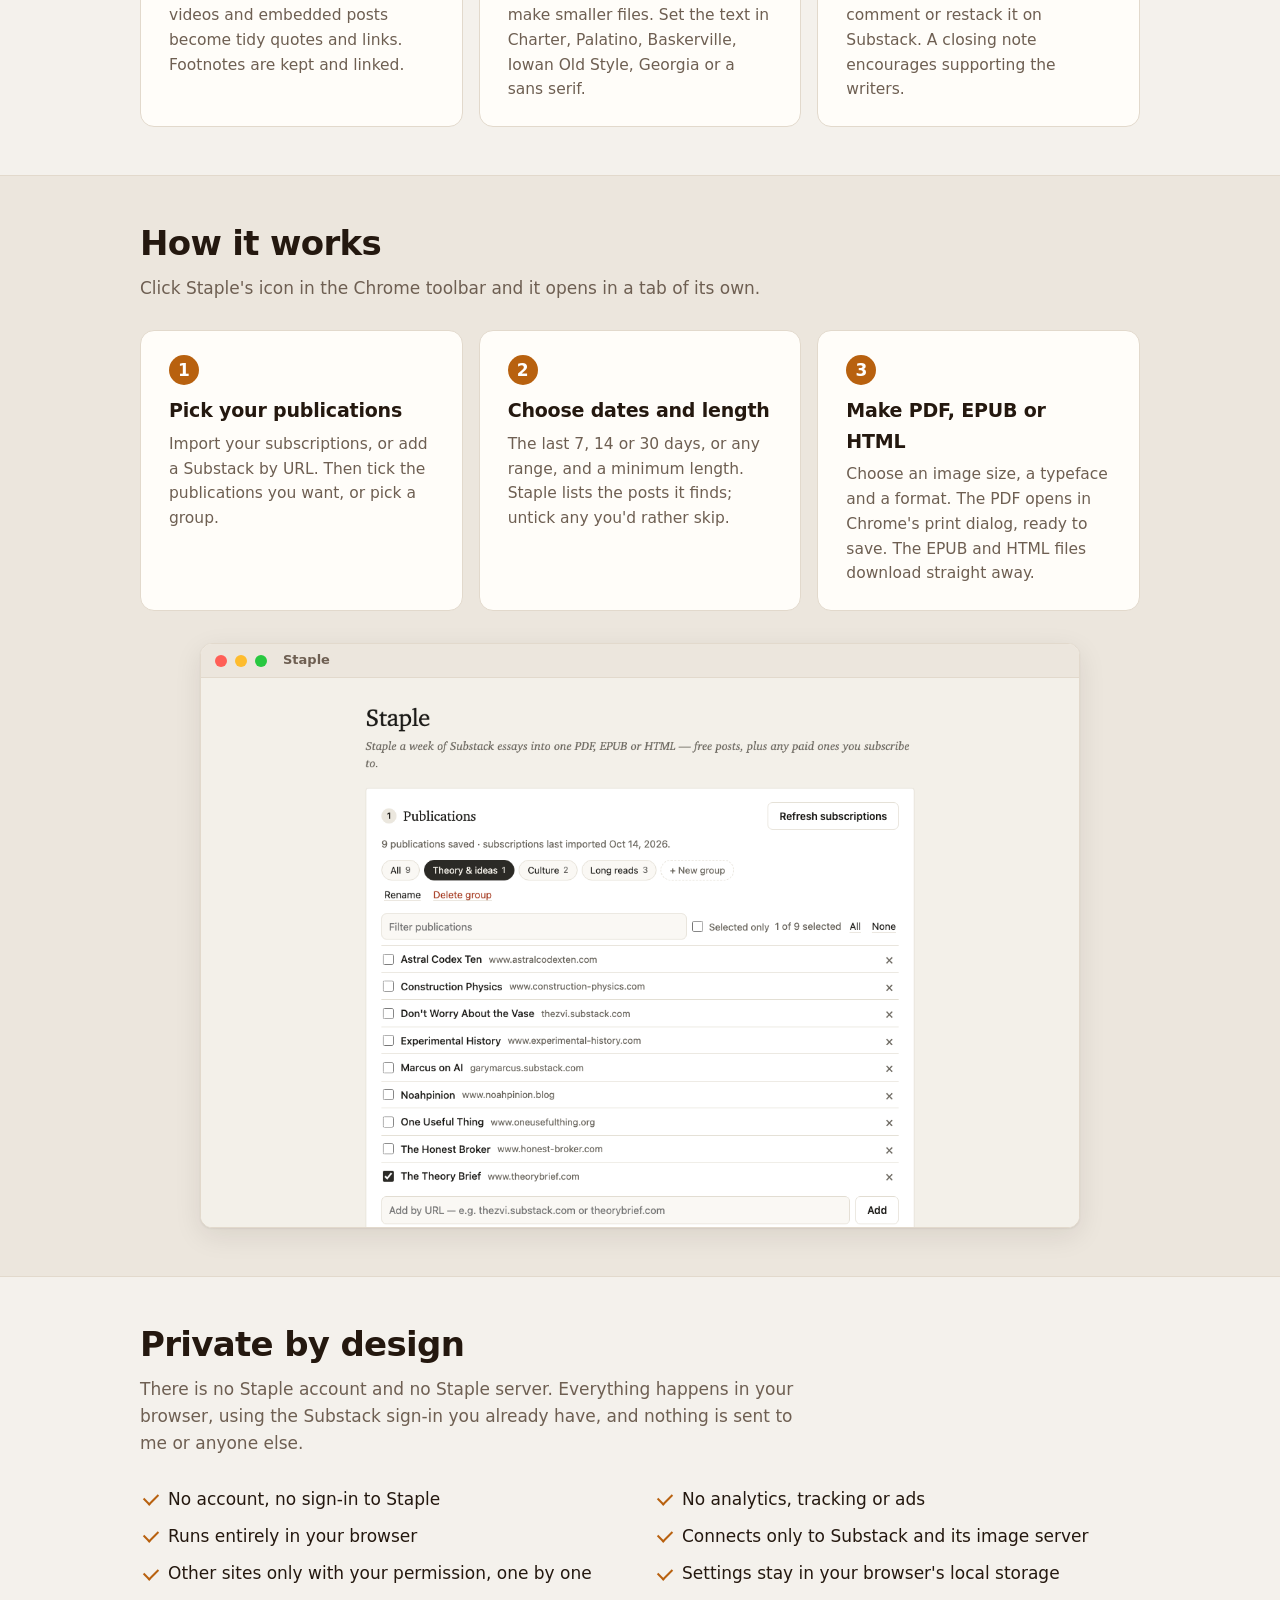
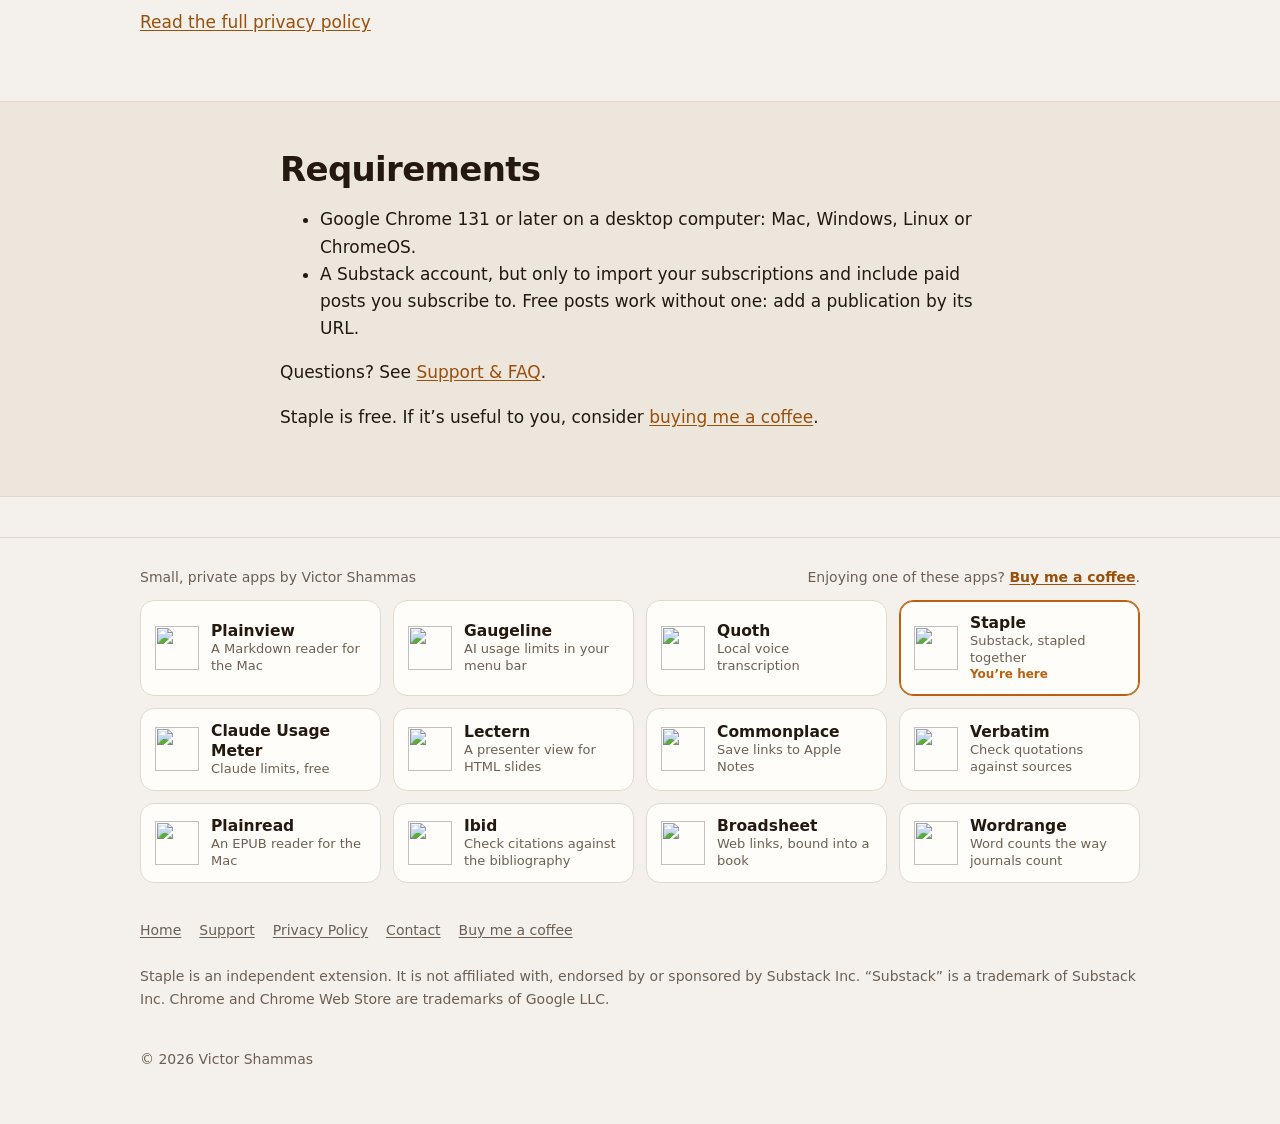
==== commit c495173b: "App bar: Claude Usage Meter is free (its source is now private) Co-Authored-By: Claude Opus 5.5 <nor" ====
--- a/docs/index.html
+++ b/docs/index.html
@@ -119,7 +119,7 @@
       <a class="app-tile" href="https://victorshammas.com/gaugeline/"><img src="https://victorshammas.com/gaugeline/icon.png" alt="" width="44" height="44"><span><strong>Gaugeline</strong><small>AI usage limits in your menu bar</small></span></a>
       <a class="app-tile" href="https://victorshammas.com/quoth/"><img src="https://victorshammas.com/quoth/icon.png" alt="" width="44" height="44"><span><strong>Quoth</strong><small>Local voice transcription</small></span></a>
       <a class="app-tile current" aria-current="page" href="https://victorshammas.com/staple/"><img src="https://victorshammas.com/staple/icon.png" alt="" width="44" height="44"><span><strong>Staple</strong><small>Substack, stapled together</small><em>You’re here</em></span></a>
-      <a class="app-tile" href="https://victorshammas.com/claude-usage-meter/"><img src="https://victorshammas.com/claude-usage-meter/icon.png" alt="" width="44" height="44"><span><strong>Claude Usage Meter</strong><small>Claude limits, free and open source</small></span></a>
+      <a class="app-tile" href="https://victorshammas.com/claude-usage-meter/"><img src="https://victorshammas.com/claude-usage-meter/icon.png" alt="" width="44" height="44"><span><strong>Claude Usage Meter</strong><small>Claude limits, free</small></span></a>
       <a class="app-tile" href="https://victorshammas.com/lectern/"><img src="https://victorshammas.com/lectern/icon.png" alt="" width="44" height="44"><span><strong>Lectern</strong><small>A presenter view for HTML slides</small></span></a>
       <a class="app-tile" href="https://victorshammas.com/commonplace/"><img src="https://victorshammas.com/commonplace/icon.png" alt="" width="44" height="44"><span><strong>Commonplace</strong><small>Save links to Apple Notes</small></span></a>
       <a class="app-tile" href="https://victorshammas.com/verbatim/"><img src="https://victorshammas.com/verbatim/icon.png" alt="" width="44" height="44"><span><strong>Verbatim</strong><small>Check quotations against sources</small></span></a>
